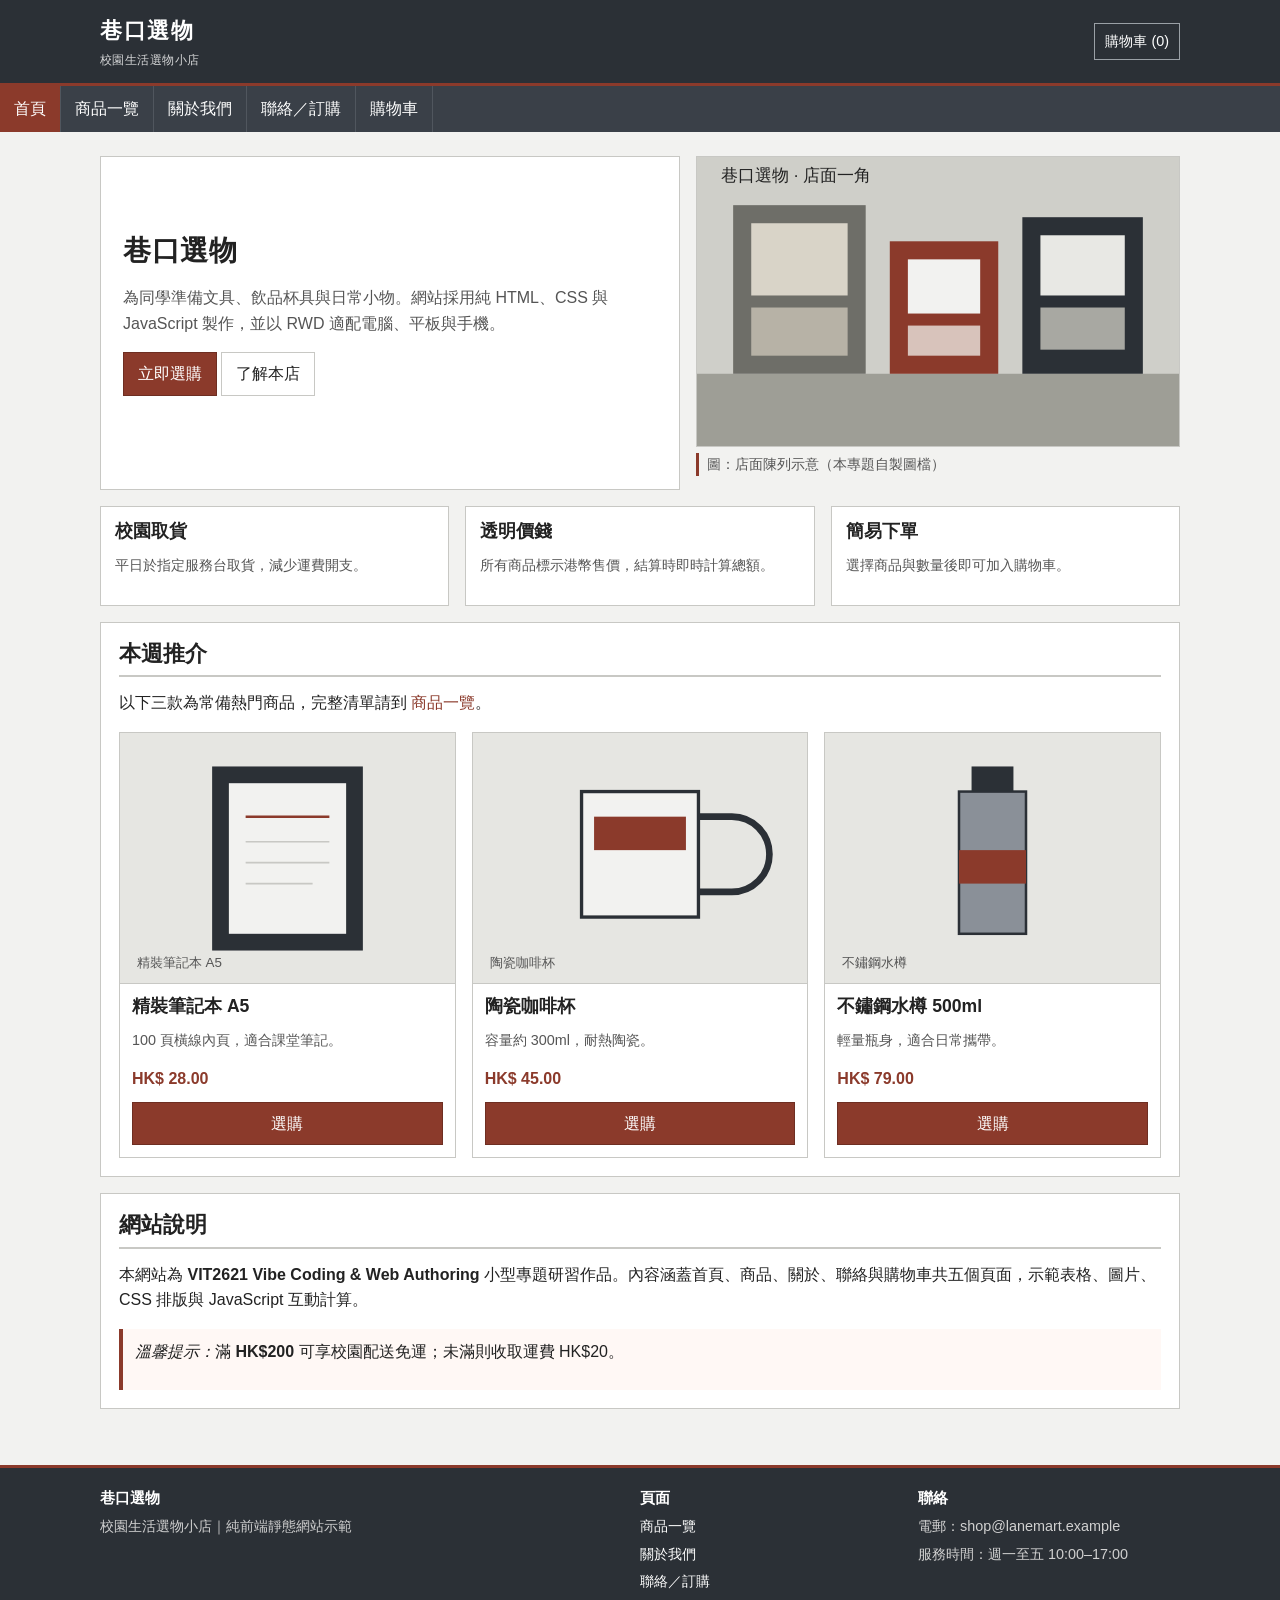
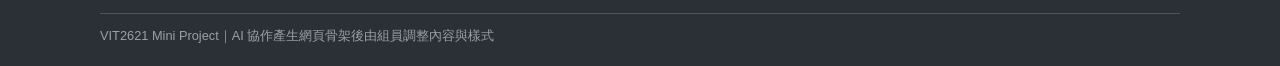
==== index.html @ 22f851dc "Add Lane Mart shopping site for VIT2621 mini project Plain HTML/CSS/JS responsive store with five pa" ====
<!DOCTYPE html>
<html lang="zh-Hant">
<head>
  <meta charset="UTF-8">
  <meta name="viewport" content="width=device-width, initial-scale=1">
  <meta name="description" content="巷口選物 — VTC 小型專題研習購物網站">
  <title>巷口選物｜首頁</title>
  <link rel="stylesheet" href="css/style.css">
</head>
<body>
  <header class="site-header">
    <div class="header-inner">
      <a class="brand" href="index.html">巷口選物<span>校園生活選物小店</span></a>
      <a class="cart-link" href="cart.html">購物車 (<span id="cart-count">0</span>)</a>
      <button type="button" class="menu-toggle" id="menu-toggle" aria-controls="site-nav" aria-expanded="false">選單</button>
    </div>
  </header>

  <nav class="site-nav" id="site-nav" aria-label="主要導覽">
    <div class="nav-inner">
      <a href="index.html" class="active">首頁</a>
      <a href="products.html">商品一覽</a>
      <a href="about.html">關於我們</a>
      <a href="contact.html">聯絡／訂購</a>
      <a href="cart.html">購物車</a>
    </div>
  </nav>

  <main>
    <div class="main-inner">
      <section class="hero" aria-label="主題介紹">
        <div class="hero-copy">
          <h1>巷口選物</h1>
          <p>為同學準備文具、飲品杯具與日常小物。網站採用純 HTML、CSS 與 JavaScript 製作，並以 RWD 適配電腦、平板與手機。</p>
          <p>
            <a class="btn" href="products.html">立即選購</a>
            <a class="btn btn-secondary" href="about.html">了解本店</a>
          </p>
        </div>
        <div>
          <div class="hero-media">
            <img src="images/hero.svg" width="800" height="480" alt="巷口選物店面陳列示意圖">
          </div>
          <p class="small" style="margin-top:6px;border-left:3px solid var(--accent);padding-left:8px;">圖：店面陳列示意（本專題自製圖檔）</p>
        </div>
      </section>

      <section class="feature-list" aria-label="服務重點">
        <article class="feature-item">
          <h2 style="border:0;padding:0;font-size:1.1rem;">校園取貨</h2>
          <p class="small">平日於指定服務台取貨，減少運費開支。</p>
        </article>
        <article class="feature-item">
          <h2 style="border:0;padding:0;font-size:1.1rem;">透明價錢</h2>
          <p class="small">所有商品標示港幣售價，結算時即時計算總額。</p>
        </article>
        <article class="feature-item">
          <h2 style="border:0;padding:0;font-size:1.1rem;">簡易下單</h2>
          <p class="small">選擇商品與數量後即可加入購物車。</p>
        </article>
      </section>

      <section class="panel">
        <h2>本週推介</h2>
        <p>以下三款為常備熱門商品，完整清單請到 <a href="products.html">商品一覽</a>。</p>
        <div class="grid-3">
          <article class="product-card">
            <div class="thumb"><img src="images/notebook.svg" width="400" height="300" alt="精裝筆記本"></div>
            <div class="body">
              <h3>精裝筆記本 A5</h3>
              <p class="small">100 頁橫線內頁，適合課堂筆記。</p>
              <p class="price">HK$ 28.00</p>
              <div class="actions"><a class="btn btn-block" href="products.html">選購</a></div>
            </div>
          </article>
          <article class="product-card">
            <div class="thumb"><img src="images/mug.svg" width="400" height="300" alt="陶瓷咖啡杯"></div>
            <div class="body">
              <h3>陶瓷咖啡杯</h3>
              <p class="small">容量約 300ml，耐熱陶瓷。</p>
              <p class="price">HK$ 45.00</p>
              <div class="actions"><a class="btn btn-block" href="products.html">選購</a></div>
            </div>
          </article>
          <article class="product-card">
            <div class="thumb"><img src="images/bottle.svg" width="400" height="300" alt="不鏽鋼水樽"></div>
            <div class="body">
              <h3>不鏽鋼水樽 500ml</h3>
              <p class="small">輕量瓶身，適合日常攜帶。</p>
              <p class="price">HK$ 79.00</p>
              <div class="actions"><a class="btn btn-block" href="products.html">選購</a></div>
            </div>
          </article>
        </div>
      </section>

      <section class="panel">
        <h2>網站說明</h2>
        <p>本網站為 <strong>VIT2621 Vibe Coding &amp; Web Authoring</strong> 小型專題研習作品。內容涵蓋首頁、商品、關於、聯絡與購物車共五個頁面，示範表格、圖片、CSS 排版與 JavaScript 互動計算。</p>
        <div class="highlight">
          <p><em>溫馨提示：</em>滿 <strong>HK$200</strong> 可享校園配送免運；未滿則收取運費 HK$20。</p>
        </div>
      </section>
    </div>
  </main>

  <footer class="site-footer">
    <div class="footer-inner footer-grid">
      <div>
        <h3>巷口選物</h3>
        <p>校園生活選物小店｜純前端靜態網站示範</p>
      </div>
      <div>
        <h3>頁面</h3>
        <ul>
          <li><a href="products.html">商品一覽</a></li>
          <li><a href="about.html">關於我們</a></li>
          <li><a href="contact.html">聯絡／訂購</a></li>
        </ul>
      </div>
      <div>
        <h3>聯絡</h3>
        <ul>
          <li>電郵：shop@lanemart.example</li>
          <li>服務時間：週一至五 10:00–17:00</li>
        </ul>
      </div>
    </div>
    <div class="footer-inner credits">VIT2621 Mini Project｜AI 協作產生網頁骨架後由組員調整內容與樣式</div>
  </footer>

  <script src="js/main.js"></script>
</body>
</html>
---- css/style.css ----
/* 巷口選物 — 樸素、跨瀏覽器的基本樣式 */
:root {
  --bg: #f2f2f0;
  --surface: #ffffff;
  --ink: #222222;
  --muted: #555555;
  --line: #c8c8c4;
  --header: #2b3036;
  --accent: #8b3a2b;
  --accent-dark: #6e2e22;
  --ok: #2f5d3a;
  --warn: #8a5a00;
  --max: 1080px;
  --gap: 16px;
}

*,
*::before,
*::after {
  box-sizing: border-box;
}

html {
  font-size: 16px;
  scroll-behavior: smooth;
}

body {
  margin: 0;
  font-family: "Noto Sans TC", "PingFang TC", "Microsoft JhengHei", "Heiti TC",
    "Segoe UI", sans-serif;
  color: var(--ink);
  background: var(--bg);
  line-height: 1.6;
  min-height: 100vh;
}

img {
  max-width: 100%;
  height: auto;
  display: block;
  border: 0;
}

a {
  color: var(--accent);
  text-decoration: none;
}

a:hover,
a:focus {
  text-decoration: underline;
}

h1,
h2,
h3 {
  line-height: 1.25;
  margin: 0 0 0.6em;
  font-weight: 700;
}

h1 {
  font-size: 1.75rem;
  letter-spacing: 0.02em;
}

h2 {
  font-size: 1.35rem;
  border-bottom: 2px solid var(--line);
  padding-bottom: 0.35em;
}

h3 {
  font-size: 1.1rem;
}

p {
  margin: 0 0 1em;
}

ul,
ol {
  margin: 0 0 1em;
  padding-left: 1.25em;
}

strong {
  font-weight: 700;
}

em {
  font-style: italic;
}

.small {
  font-size: 0.9rem;
  color: var(--muted);
}

.center {
  text-align: center;
}

/* Layout shell */
.site-header {
  background: var(--header);
  color: #fff;
  border-bottom: 3px solid var(--accent);
}

.header-inner,
.nav-inner,
.main-inner,
.footer-inner {
  width: min(100% - 2 * var(--gap), var(--max));
  margin-left: auto;
  margin-right: auto;
}

.header-inner {
  display: flex;
  align-items: center;
  justify-content: space-between;
  gap: 12px;
  padding: 14px 0;
}

.brand {
  color: #fff;
  text-decoration: none;
  font-size: 1.35rem;
  font-weight: 700;
  letter-spacing: 0.08em;
}

.brand:hover,
.brand:focus {
  color: #fff;
  text-decoration: none;
  opacity: 0.9;
}

.brand span {
  display: block;
  font-size: 0.72rem;
  font-weight: 400;
  letter-spacing: 0.04em;
  opacity: 0.8;
  margin-top: 2px;
}

.cart-link {
  color: #fff;
  border: 1px solid #9aa0a6;
  padding: 6px 10px;
  font-size: 0.9rem;
  white-space: nowrap;
}

.cart-link:hover,
.cart-link:focus {
  background: #3a4048;
  text-decoration: none;
  color: #fff;
}

.site-nav {
  background: #3a4048;
}

.nav-inner {
  display: flex;
  flex-wrap: wrap;
  gap: 0;
  padding: 0;
  list-style: none;
  margin: 0;
}

.nav-inner a {
  display: block;
  color: #fff;
  padding: 10px 14px;
  border-right: 1px solid #50565e;
  text-decoration: none;
}

.nav-inner a:hover,
.nav-inner a:focus,
.nav-inner a.active {
  background: var(--accent);
  text-decoration: none;
}

.menu-toggle {
  display: none;
  background: transparent;
  border: 1px solid #9aa0a6;
  color: #fff;
  padding: 6px 10px;
  font: inherit;
  cursor: pointer;
}

main {
  padding: 24px 0 40px;
}

.panel {
  background: var(--surface);
  border: 1px solid var(--line);
  padding: 18px;
  margin-bottom: var(--gap);
}

.panel > *:last-child {
  margin-bottom: 0;
}

.hero {
  display: grid;
  grid-template-columns: 1.2fr 1fr;
  gap: var(--gap);
  align-items: stretch;
  margin-bottom: var(--gap);
}

.hero-copy {
  background: var(--surface);
  border: 1px solid var(--line);
  padding: 22px;
  display: flex;
  flex-direction: column;
  justify-content: center;
}

.hero-copy p {
  color: var(--muted);
  max-width: 36em;
}

.hero-media {
  border: 1px solid var(--line);
  background: #d8d8d4;
  min-height: 220px;
  overflow: hidden;
}

.hero-media img {
  width: 100%;
  height: 100%;
  object-fit: cover;
}

.figure {
  margin: 0 0 1em;
}

.figure figcaption {
  font-size: 0.85rem;
  color: var(--muted);
  margin-top: 6px;
  border-left: 3px solid var(--accent);
  padding-left: 8px;
}

.grid-2 {
  display: grid;
  grid-template-columns: 1fr 1fr;
  gap: var(--gap);
}

.grid-3 {
  display: grid;
  grid-template-columns: repeat(3, 1fr);
  gap: var(--gap);
}

.product-card {
  background: var(--surface);
  border: 1px solid var(--line);
  display: flex;
  flex-direction: column;
}

.product-card .thumb {
  background: #e6e6e2;
  border-bottom: 1px solid var(--line);
  aspect-ratio: 4 / 3;
  overflow: hidden;
}

.product-card .thumb img {
  width: 100%;
  height: 100%;
  object-fit: cover;
}

.product-card .body {
  padding: 12px;
  flex: 1;
  display: flex;
  flex-direction: column;
}

.product-card .price {
  font-weight: 700;
  color: var(--accent);
  margin: 0 0 10px;
}

.product-card .actions {
  margin-top: auto;
}

.btn,
button.btn,
input[type="submit"].btn {
  display: inline-block;
  background: var(--accent);
  color: #fff;
  border: 1px solid var(--accent-dark);
  padding: 8px 14px;
  font: inherit;
  cursor: pointer;
  text-align: center;
}

.btn:hover,
.btn:focus,
button.btn:hover,
button.btn:focus {
  background: var(--accent-dark);
  text-decoration: none;
  color: #fff;
}

.btn-secondary {
  background: #fff;
  color: var(--ink);
  border: 1px solid var(--line);
}

.btn-secondary:hover,
.btn-secondary:focus {
  background: #eee;
  color: var(--ink);
}

.btn-block {
  width: 100%;
}

table.data {
  width: 100%;
  border-collapse: collapse;
  background: var(--surface);
  margin-bottom: 1em;
}

table.data th,
table.data td {
  border: 1px solid var(--line);
  padding: 8px 10px;
  text-align: left;
  vertical-align: top;
}

table.data th {
  background: #e8e8e4;
  font-weight: 700;
}

table.data tr:nth-child(even) td {
  background: #fafaf8;
}

table.data .num {
  text-align: right;
  white-space: nowrap;
}

.form-row {
  margin-bottom: 12px;
}

.form-row label {
  display: block;
  font-weight: 600;
  margin-bottom: 4px;
}

.form-row input,
.form-row select,
.form-row textarea {
  width: 100%;
  max-width: 420px;
  padding: 8px 10px;
  border: 1px solid var(--line);
  background: #fff;
  font: inherit;
  color: var(--ink);
}

.form-row textarea {
  min-height: 100px;
  resize: vertical;
}

.form-row input:focus,
.form-row select:focus,
.form-row textarea:focus {
  outline: 2px solid #8b3a2b55;
  border-color: var(--accent);
}

.form-inline {
  display: flex;
  flex-wrap: wrap;
  gap: 10px;
  align-items: end;
}

.form-inline .form-row {
  margin-bottom: 0;
  flex: 1 1 160px;
}

.form-inline .form-row input,
.form-inline .form-row select {
  max-width: none;
}

.msg {
  border: 1px solid var(--line);
  padding: 10px 12px;
  margin: 12px 0;
  background: #f7f7f4;
}

.msg.ok {
  border-color: var(--ok);
  background: #edf5ef;
  color: var(--ok);
}

.msg.warn {
  border-color: var(--warn);
  background: #fff7e8;
  color: var(--warn);
}

.msg.err {
  border-color: var(--accent);
  background: #f8ece9;
  color: var(--accent-dark);
}

.summary-box {
  background: #f7f7f4;
  border: 1px dashed var(--line);
  padding: 12px;
  margin-top: 12px;
}

.summary-box .total {
  font-size: 1.25rem;
  font-weight: 700;
  color: var(--accent);
}

.site-footer {
  background: var(--header);
  color: #d0d0d0;
  padding: 20px 0;
  border-top: 3px solid var(--accent);
  font-size: 0.9rem;
}

.site-footer a {
  color: #fff;
}

.footer-grid {
  display: grid;
  grid-template-columns: 2fr 1fr 1fr;
  gap: var(--gap);
}

.footer-grid h3 {
  color: #fff;
  font-size: 0.95rem;
  margin-bottom: 8px;
}

.footer-grid ul {
  list-style: none;
  padding: 0;
  margin: 0;
}

.footer-grid li {
  margin-bottom: 4px;
}

.credits {
  margin-top: 16px;
  padding-top: 12px;
  border-top: 1px solid #50565e;
  color: #9aa0a6;
  font-size: 0.8rem;
}

/* Feature list on home */
.feature-list {
  display: grid;
  grid-template-columns: repeat(3, 1fr);
  gap: var(--gap);
  margin-bottom: var(--gap);
}

.feature-item {
  background: var(--surface);
  border: 1px solid var(--line);
  padding: 14px;
}

.feature-item h3 {
  margin-bottom: 6px;
}

.highlight {
  background: #fff8f5;
  border-left: 4px solid var(--accent);
  padding: 10px 12px;
  margin: 12px 0;
}

.qty-control {
  display: inline-flex;
  align-items: center;
  gap: 6px;
}

.qty-control input {
  width: 64px;
  text-align: center;
  padding: 6px;
  border: 1px solid var(--line);
  font: inherit;
}

.qty-control button {
  width: 32px;
  height: 32px;
  border: 1px solid var(--line);
  background: #fff;
  cursor: pointer;
  font: inherit;
}

.qty-control button:hover {
  background: #eee;
}

/* Tablet */
@media (max-width: 900px) {
  .hero {
    grid-template-columns: 1fr;
  }

  .grid-3,
  .feature-list {
    grid-template-columns: 1fr 1fr;
  }

  .footer-grid {
    grid-template-columns: 1fr 1fr;
  }
}

/* Phone */
@media (max-width: 640px) {
  .header-inner {
    flex-wrap: wrap;
  }

  .menu-toggle {
    display: inline-block;
    margin-left: auto;
  }

  .site-nav.is-collapsed .nav-inner {
    display: none;
  }

  .nav-inner {
    flex-direction: column;
  }

  .nav-inner a {
    border-right: 0;
    border-bottom: 1px solid #50565e;
  }

  .grid-2,
  .grid-3,
  .feature-list,
  .footer-grid {
    grid-template-columns: 1fr;
  }

  h1 {
    font-size: 1.45rem;
  }

  .form-inline .form-row input,
  .form-inline .form-row select,
  .form-row input,
  .form-row select,
  .form-row textarea {
    max-width: none;
  }

  table.data {
    display: block;
    overflow-x: auto;
    -webkit-overflow-scrolling: touch;
  }
}

/* Print-friendly */
@media print {
  .site-header,
  .site-nav,
  .site-footer,
  .menu-toggle,
  .btn {
    display: none !important;
  }

  body {
    background: #fff;
    color: #000;
  }

  .panel,
  .product-card {
    border: 1px solid #000;
  }
}
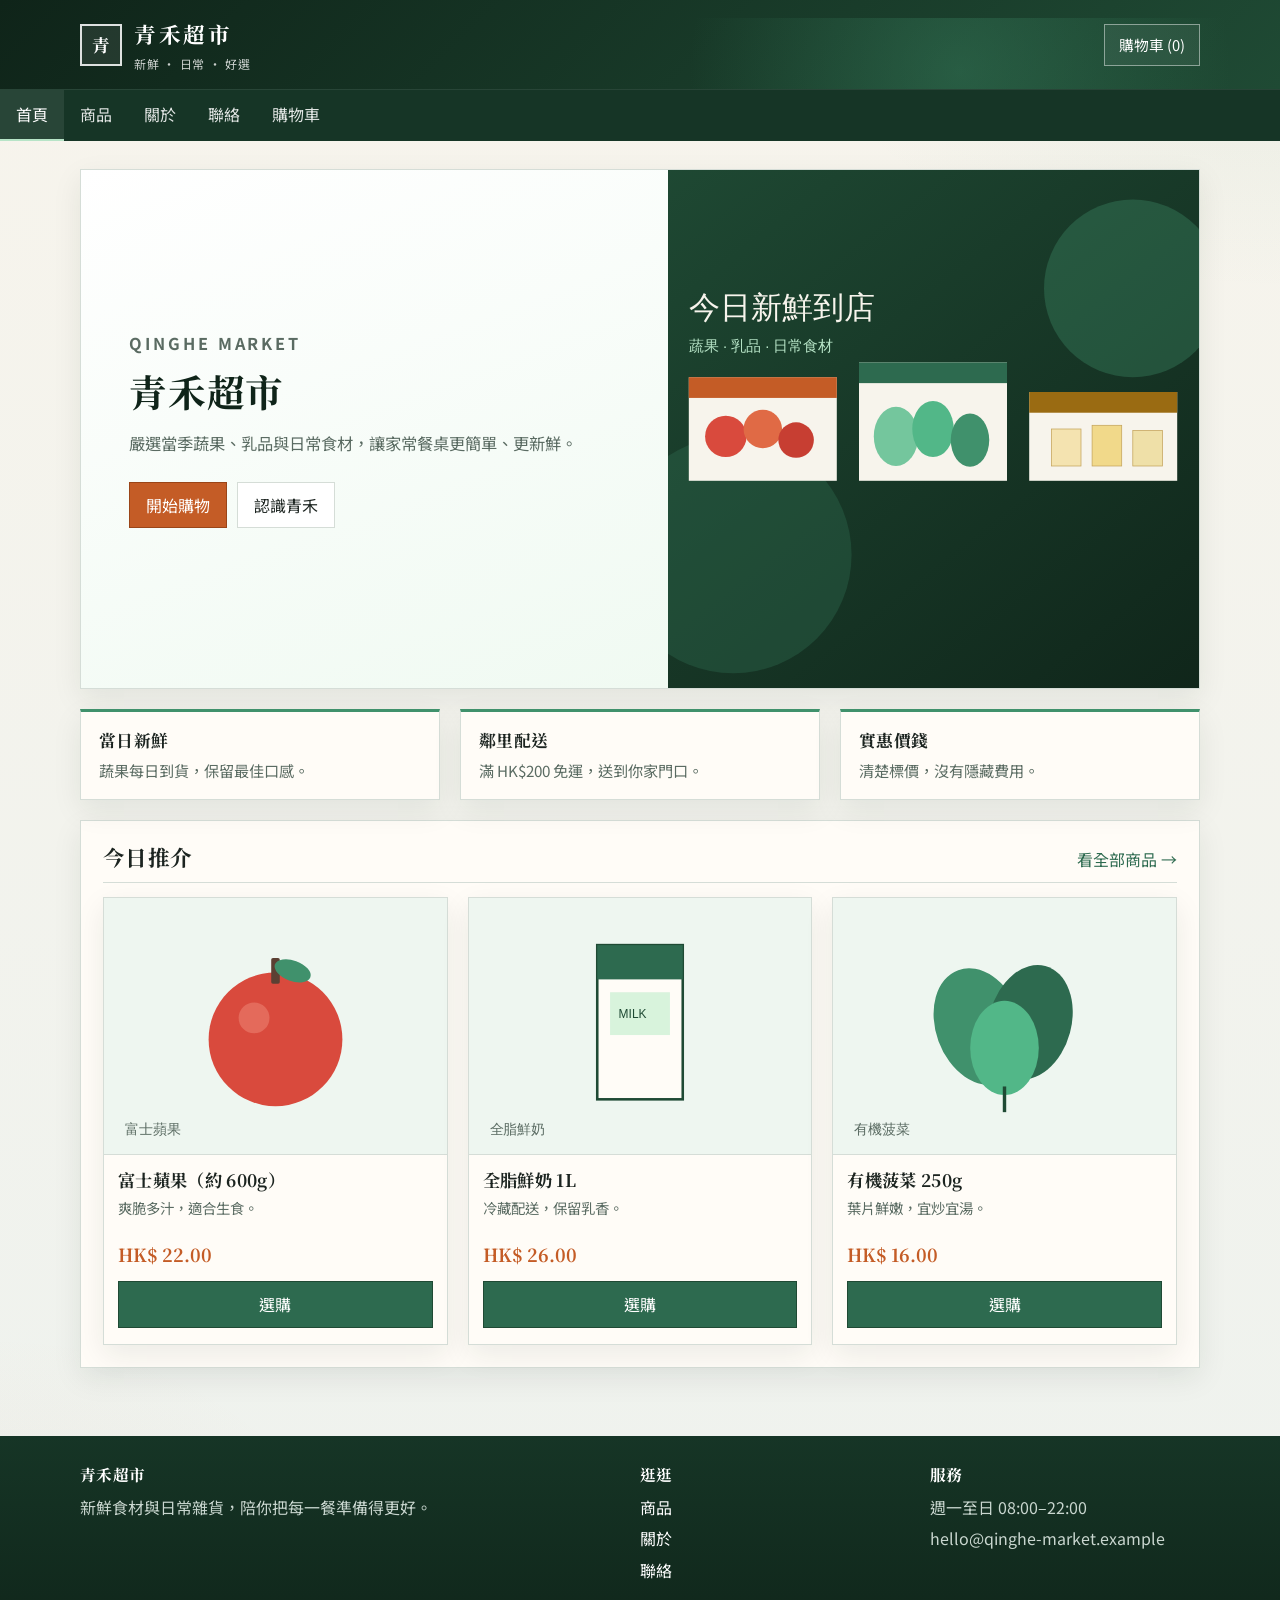
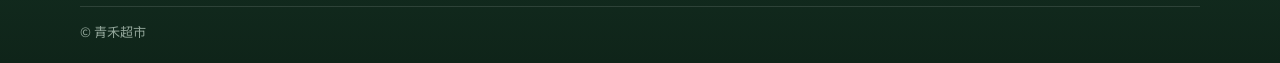
==== commit 1e6db7b5: "Restyle as Qinghe supermarket and clean up copy Refresh visual design with a green market theme, swa" ====
--- a/index.html
+++ b/index.html
@@ -3,14 +3,20 @@
 <head>
   <meta charset="UTF-8">
   <meta name="viewport" content="width=device-width, initial-scale=1">
-  <meta name="description" content="巷口選物 — VTC 小型專題研習購物網站">
-  <title>巷口選物｜首頁</title>
+  <meta name="description" content="青禾超市 — 新鮮食材與日常雜貨">
+  <title>青禾超市｜首頁</title>
   <link rel="stylesheet" href="css/style.css">
 </head>
 <body>
   <header class="site-header">
     <div class="header-inner">
-      <a class="brand" href="index.html">巷口選物<span>校園生活選物小店</span></a>
+      <a class="brand" href="index.html">
+        <span class="brand-mark" aria-hidden="true">青</span>
+        <span class="brand-text">
+          <strong>青禾超市</strong>
+          <span>新鮮 · 日常 · 好選</span>
+        </span>
+      </a>
       <a class="cart-link" href="cart.html">購物車 (<span id="cart-count">0</span>)</a>
       <button type="button" class="menu-toggle" id="menu-toggle" aria-controls="site-nav" aria-expanded="false">選單</button>
     </div>
@@ -19,86 +25,78 @@
   <nav class="site-nav" id="site-nav" aria-label="主要導覽">
     <div class="nav-inner">
       <a href="index.html" class="active">首頁</a>
-      <a href="products.html">商品一覽</a>
-      <a href="about.html">關於我們</a>
-      <a href="contact.html">聯絡／訂購</a>
+      <a href="products.html">商品</a>
+      <a href="about.html">關於</a>
+      <a href="contact.html">聯絡</a>
       <a href="cart.html">購物車</a>
     </div>
   </nav>
 
   <main>
     <div class="main-inner">
-      <section class="hero" aria-label="主題介紹">
+      <section class="hero">
         <div class="hero-copy">
-          <h1>巷口選物</h1>
-          <p>為同學準備文具、飲品杯具與日常小物。網站採用純 HTML、CSS 與 JavaScript 製作，並以 RWD 適配電腦、平板與手機。</p>
-          <p>
-            <a class="btn" href="products.html">立即選購</a>
-            <a class="btn btn-secondary" href="about.html">了解本店</a>
-          </p>
+          <p class="hero-kicker">Qinghe Market</p>
+          <h1>青禾超市</h1>
+          <p>嚴選當季蔬果、乳品與日常食材，讓家常餐桌更簡單、更新鮮。</p>
+          <div class="hero-actions">
+            <a class="btn btn-accent" href="products.html">開始購物</a>
+            <a class="btn btn-secondary" href="about.html">認識青禾</a>
+          </div>
         </div>
-        <div>
-          <div class="hero-media">
-            <img src="images/hero.svg" width="800" height="480" alt="巷口選物店面陳列示意圖">
-          </div>
-          <p class="small" style="margin-top:6px;border-left:3px solid var(--accent);padding-left:8px;">圖：店面陳列示意（本專題自製圖檔）</p>
+        <div class="hero-media">
+          <img src="images/hero.svg" width="900" height="700" alt="青禾超市新鮮貨架">
         </div>
       </section>
 
-      <section class="feature-list" aria-label="服務重點">
+      <section class="feature-list">
         <article class="feature-item">
-          <h2 style="border:0;padding:0;font-size:1.1rem;">校園取貨</h2>
-          <p class="small">平日於指定服務台取貨，減少運費開支。</p>
+          <h2>當日新鮮</h2>
+          <p>蔬果每日到貨，保留最佳口感。</p>
         </article>
         <article class="feature-item">
-          <h2 style="border:0;padding:0;font-size:1.1rem;">透明價錢</h2>
-          <p class="small">所有商品標示港幣售價，結算時即時計算總額。</p>
+          <h2>鄰里配送</h2>
+          <p>滿 HK$200 免運，送到你家門口。</p>
         </article>
         <article class="feature-item">
-          <h2 style="border:0;padding:0;font-size:1.1rem;">簡易下單</h2>
-          <p class="small">選擇商品與數量後即可加入購物車。</p>
+          <h2>實惠價錢</h2>
+          <p>清楚標價，沒有隱藏費用。</p>
         </article>
       </section>
 
       <section class="panel">
-        <h2>本週推介</h2>
-        <p>以下三款為常備熱門商品，完整清單請到 <a href="products.html">商品一覽</a>。</p>
+        <div class="panel-title">
+          <h2>今日推介</h2>
+          <a href="products.html">看全部商品 →</a>
+        </div>
         <div class="grid-3">
           <article class="product-card">
-            <div class="thumb"><img src="images/notebook.svg" width="400" height="300" alt="精裝筆記本"></div>
+            <div class="thumb"><img src="images/apple.svg" width="400" height="300" alt="富士蘋果"></div>
             <div class="body">
-              <h3>精裝筆記本 A5</h3>
-              <p class="small">100 頁橫線內頁，適合課堂筆記。</p>
-              <p class="price">HK$ 28.00</p>
+              <h3>富士蘋果（約 600g）</h3>
+              <p class="small">爽脆多汁，適合生食。</p>
+              <p class="price">HK$ 22.00</p>
               <div class="actions"><a class="btn btn-block" href="products.html">選購</a></div>
             </div>
           </article>
           <article class="product-card">
-            <div class="thumb"><img src="images/mug.svg" width="400" height="300" alt="陶瓷咖啡杯"></div>
+            <div class="thumb"><img src="images/milk.svg" width="400" height="300" alt="全脂鮮奶"></div>
             <div class="body">
-              <h3>陶瓷咖啡杯</h3>
-              <p class="small">容量約 300ml，耐熱陶瓷。</p>
-              <p class="price">HK$ 45.00</p>
+              <h3>全脂鮮奶 1L</h3>
+              <p class="small">冷藏配送，保留乳香。</p>
+              <p class="price">HK$ 26.00</p>
               <div class="actions"><a class="btn btn-block" href="products.html">選購</a></div>
             </div>
           </article>
           <article class="product-card">
-            <div class="thumb"><img src="images/bottle.svg" width="400" height="300" alt="不鏽鋼水樽"></div>
+            <div class="thumb"><img src="images/spinach.svg" width="400" height="300" alt="有機菠菜"></div>
             <div class="body">
-              <h3>不鏽鋼水樽 500ml</h3>
-              <p class="small">輕量瓶身，適合日常攜帶。</p>
-              <p class="price">HK$ 79.00</p>
+              <h3>有機菠菜 250g</h3>
+              <p class="small">葉片鮮嫩，宜炒宜湯。</p>
+              <p class="price">HK$ 16.00</p>
               <div class="actions"><a class="btn btn-block" href="products.html">選購</a></div>
             </div>
           </article>
-        </div>
-      </section>
-
-      <section class="panel">
-        <h2>網站說明</h2>
-        <p>本網站為 <strong>VIT2621 Vibe Coding &amp; Web Authoring</strong> 小型專題研習作品。內容涵蓋首頁、商品、關於、聯絡與購物車共五個頁面，示範表格、圖片、CSS 排版與 JavaScript 互動計算。</p>
-        <div class="highlight">
-          <p><em>溫馨提示：</em>滿 <strong>HK$200</strong> 可享校園配送免運；未滿則收取運費 HK$20。</p>
         </div>
       </section>
     </div>
@@ -107,26 +105,26 @@
   <footer class="site-footer">
     <div class="footer-inner footer-grid">
       <div>
-        <h3>巷口選物</h3>
-        <p>校園生活選物小店｜純前端靜態網站示範</p>
+        <h3>青禾超市</h3>
+        <p>新鮮食材與日常雜貨，陪你把每一餐準備得更好。</p>
       </div>
       <div>
-        <h3>頁面</h3>
+        <h3>逛逛</h3>
         <ul>
-          <li><a href="products.html">商品一覽</a></li>
-          <li><a href="about.html">關於我們</a></li>
-          <li><a href="contact.html">聯絡／訂購</a></li>
+          <li><a href="products.html">商品</a></li>
+          <li><a href="about.html">關於</a></li>
+          <li><a href="contact.html">聯絡</a></li>
         </ul>
       </div>
       <div>
-        <h3>聯絡</h3>
+        <h3>服務</h3>
         <ul>
-          <li>電郵：shop@lanemart.example</li>
-          <li>服務時間：週一至五 10:00–17:00</li>
+          <li>週一至日 08:00–22:00</li>
+          <li>hello@qinghe-market.example</li>
         </ul>
       </div>
     </div>
-    <div class="footer-inner credits">VIT2621 Mini Project｜AI 協作產生網頁骨架後由組員調整內容與樣式</div>
+    <div class="footer-inner credits">© 青禾超市</div>
   </footer>
 
   <script src="js/main.js"></script>
--- a/css/style.css
+++ b/css/style.css
@@ -1,17 +1,28 @@
-/* 巷口選物 — 樸素、跨瀏覽器的基本樣式 */
+/* 青禾超市 — 清爽超市風格 */
+@import url("https://fonts.googleapis.com/css2?family=Noto+Sans+TC:wght@400;500;700&family=Noto+Serif+TC:wght@600;700&display=swap");
+
 :root {
-  --bg: #f2f2f0;
-  --surface: #ffffff;
-  --ink: #222222;
-  --muted: #555555;
-  --line: #c8c8c4;
-  --header: #2b3036;
-  --accent: #8b3a2b;
-  --accent-dark: #6e2e22;
-  --ok: #2f5d3a;
-  --warn: #8a5a00;
-  --max: 1080px;
-  --gap: 16px;
+  --green-950: #0f2419;
+  --green-900: #163526;
+  --green-800: #1f4a34;
+  --green-700: #2d6a4f;
+  --green-600: #40916c;
+  --green-100: #d8f3dc;
+  --green-50: #f0faf2;
+  --cream: #f7f4ec;
+  --paper: #fffcf7;
+  --ink: #1c2420;
+  --muted: #5a6b62;
+  --line: #d5ddd7;
+  --accent: #c45c26;
+  --accent-dark: #9a4518;
+  --ok: #1b7a45;
+  --warn: #9a6b12;
+  --err: #a33b2b;
+  --shadow: 0 10px 28px rgba(15, 36, 25, 0.08);
+  --max: 1120px;
+  --gap: 20px;
+  --radius: 4px;
 }
 
 *,
@@ -27,11 +38,13 @@
 
 body {
   margin: 0;
-  font-family: "Noto Sans TC", "PingFang TC", "Microsoft JhengHei", "Heiti TC",
-    "Segoe UI", sans-serif;
+  font-family: "Noto Sans TC", "PingFang TC", "Microsoft JhengHei", sans-serif;
   color: var(--ink);
-  background: var(--bg);
-  line-height: 1.6;
+  background:
+    radial-gradient(ellipse 80% 50% at 100% -10%, rgba(64, 145, 108, 0.12), transparent 55%),
+    radial-gradient(ellipse 60% 40% at 0% 100%, rgba(196, 92, 38, 0.06), transparent 50%),
+    linear-gradient(180deg, var(--cream) 0%, #eef2ee 100%);
+  line-height: 1.65;
   min-height: 100vh;
 }
 
@@ -43,70 +56,41 @@
 }
 
 a {
-  color: var(--accent);
+  color: var(--green-700);
   text-decoration: none;
 }
 
 a:hover,
 a:focus {
+  color: var(--accent);
   text-decoration: underline;
 }
 
 h1,
 h2,
 h3 {
-  line-height: 1.25;
-  margin: 0 0 0.6em;
+  font-family: "Noto Serif TC", "Songti TC", Georgia, serif;
+  line-height: 1.3;
+  margin: 0 0 0.55em;
   font-weight: 700;
-}
-
-h1 {
-  font-size: 1.75rem;
   letter-spacing: 0.02em;
 }
 
-h2 {
-  font-size: 1.35rem;
-  border-bottom: 2px solid var(--line);
-  padding-bottom: 0.35em;
-}
-
-h3 {
-  font-size: 1.1rem;
-}
-
-p {
-  margin: 0 0 1em;
-}
+h1 { font-size: clamp(1.7rem, 3vw, 2.35rem); }
+h2 { font-size: 1.35rem; }
+h3 { font-size: 1.08rem; }
+
+p { margin: 0 0 1em; }
 
 ul,
 ol {
   margin: 0 0 1em;
-  padding-left: 1.25em;
-}
-
-strong {
-  font-weight: 700;
-}
-
-em {
-  font-style: italic;
+  padding-left: 1.2em;
 }
 
 .small {
   font-size: 0.9rem;
   color: var(--muted);
-}
-
-.center {
-  text-align: center;
-}
-
-/* Layout shell */
-.site-header {
-  background: var(--header);
-  color: #fff;
-  border-bottom: 3px solid var(--accent);
 }
 
 .header-inner,
@@ -118,55 +102,107 @@
   margin-right: auto;
 }
 
+/* Header */
+.site-header {
+  background: linear-gradient(135deg, var(--green-950), var(--green-800));
+  color: #fff;
+  position: relative;
+  overflow: hidden;
+}
+
+.site-header::after {
+  content: "";
+  position: absolute;
+  inset: auto -10% -40% 40%;
+  height: 120%;
+  background: radial-gradient(circle, rgba(64, 145, 108, 0.35), transparent 60%);
+  pointer-events: none;
+}
+
 .header-inner {
+  position: relative;
+  z-index: 1;
   display: flex;
   align-items: center;
   justify-content: space-between;
   gap: 12px;
-  padding: 14px 0;
+  padding: 16px 0;
 }
 
 .brand {
   color: #fff;
   text-decoration: none;
+  display: flex;
+  align-items: center;
+  gap: 12px;
+}
+
+.brand:hover,
+.brand:focus {
+  color: #fff;
+  text-decoration: none;
+  opacity: 0.95;
+}
+
+.brand-mark {
+  width: 42px;
+  height: 42px;
+  border: 2px solid rgba(255, 255, 255, 0.85);
+  display: grid;
+  place-items: center;
+  font-family: "Noto Serif TC", serif;
+  font-size: 1.1rem;
+  font-weight: 700;
+  background: rgba(255, 255, 255, 0.08);
+  flex-shrink: 0;
+}
+
+.brand-text strong {
+  display: block;
+  font-family: "Noto Serif TC", serif;
   font-size: 1.35rem;
   font-weight: 700;
-  letter-spacing: 0.08em;
-}
-
-.brand:hover,
-.brand:focus {
-  color: #fff;
-  text-decoration: none;
-  opacity: 0.9;
-}
-
-.brand span {
+  letter-spacing: 0.12em;
+}
+
+.brand-text span {
   display: block;
-  font-size: 0.72rem;
+  font-size: 0.75rem;
+  opacity: 0.78;
+  letter-spacing: 0.06em;
+  margin-top: 2px;
   font-weight: 400;
-  letter-spacing: 0.04em;
-  opacity: 0.8;
-  margin-top: 2px;
 }
 
 .cart-link {
   color: #fff;
-  border: 1px solid #9aa0a6;
-  padding: 6px 10px;
-  font-size: 0.9rem;
+  border: 1px solid rgba(255, 255, 255, 0.45);
+  padding: 8px 14px;
+  font-size: 0.92rem;
+  background: rgba(255, 255, 255, 0.06);
   white-space: nowrap;
 }
 
 .cart-link:hover,
 .cart-link:focus {
-  background: #3a4048;
+  background: rgba(255, 255, 255, 0.14);
   text-decoration: none;
   color: #fff;
 }
 
+.menu-toggle {
+  display: none;
+  background: transparent;
+  border: 1px solid rgba(255, 255, 255, 0.45);
+  color: #fff;
+  padding: 7px 12px;
+  font: inherit;
+  cursor: pointer;
+}
+
 .site-nav {
-  background: #3a4048;
+  background: var(--green-900);
+  border-top: 1px solid rgba(255, 255, 255, 0.08);
 }
 
 .nav-inner {
@@ -174,43 +210,36 @@
   flex-wrap: wrap;
   gap: 0;
   padding: 0;
-  list-style: none;
   margin: 0;
 }
 
 .nav-inner a {
   display: block;
-  color: #fff;
-  padding: 10px 14px;
-  border-right: 1px solid #50565e;
+  color: rgba(255, 255, 255, 0.88);
+  padding: 11px 16px;
   text-decoration: none;
+  border-bottom: 2px solid transparent;
+  transition: background 0.15s ease, color 0.15s ease;
 }
 
 .nav-inner a:hover,
 .nav-inner a:focus,
 .nav-inner a.active {
-  background: var(--accent);
+  background: rgba(255, 255, 255, 0.08);
+  color: #fff;
   text-decoration: none;
-}
-
-.menu-toggle {
-  display: none;
-  background: transparent;
-  border: 1px solid #9aa0a6;
-  color: #fff;
-  padding: 6px 10px;
-  font: inherit;
-  cursor: pointer;
+  border-bottom-color: #b7e4c7;
 }
 
 main {
-  padding: 24px 0 40px;
+  padding: 28px 0 48px;
 }
 
 .panel {
-  background: var(--surface);
-  border: 1px solid var(--line);
-  padding: 18px;
+  background: var(--paper);
+  border: 1px solid var(--line);
+  box-shadow: var(--shadow);
+  padding: 22px;
   margin-bottom: var(--gap);
 }
 
@@ -218,39 +247,84 @@
   margin-bottom: 0;
 }
 
+.panel-title {
+  display: flex;
+  align-items: baseline;
+  justify-content: space-between;
+  gap: 12px;
+  margin-bottom: 14px;
+  padding-bottom: 10px;
+  border-bottom: 1px solid var(--line);
+}
+
+.panel-title h1,
+.panel-title h2 {
+  margin: 0;
+  border: 0;
+  padding: 0;
+}
+
+/* Hero */
 .hero {
   display: grid;
-  grid-template-columns: 1.2fr 1fr;
-  gap: var(--gap);
-  align-items: stretch;
+  grid-template-columns: 1.05fr 0.95fr;
+  gap: 0;
   margin-bottom: var(--gap);
+  min-height: min(62vh, 520px);
+  border: 1px solid var(--line);
+  box-shadow: var(--shadow);
+  overflow: hidden;
+  background: var(--paper);
 }
 
 .hero-copy {
-  background: var(--surface);
-  border: 1px solid var(--line);
-  padding: 22px;
+  padding: clamp(28px, 5vw, 48px);
   display: flex;
   flex-direction: column;
   justify-content: center;
+  background:
+    linear-gradient(160deg, #ffffff 0%, var(--green-50) 100%);
+}
+
+.hero-kicker {
+  font-size: 0.82rem;
+  letter-spacing: 0.18em;
+  text-transform: uppercase;
+  color: var(--green-700);
+  font-weight: 700;
+  margin-bottom: 10px;
+}
+
+.hero-copy h1 {
+  margin-bottom: 0.4em;
+  color: var(--green-950);
 }
 
 .hero-copy p {
   color: var(--muted);
-  max-width: 36em;
+  max-width: 28em;
+  font-size: 1.02rem;
+}
+
+.hero-actions {
+  display: flex;
+  flex-wrap: wrap;
+  gap: 10px;
+  margin-top: 8px;
 }
 
 .hero-media {
-  border: 1px solid var(--line);
-  background: #d8d8d4;
-  min-height: 220px;
-  overflow: hidden;
+  position: relative;
+  min-height: 260px;
+  background: var(--green-800);
 }
 
 .hero-media img {
   width: 100%;
   height: 100%;
   object-fit: cover;
+  position: absolute;
+  inset: 0;
 }
 
 .figure {
@@ -260,9 +334,7 @@
 .figure figcaption {
   font-size: 0.85rem;
   color: var(--muted);
-  margin-top: 6px;
-  border-left: 3px solid var(--accent);
-  padding-left: 8px;
+  margin-top: 8px;
 }
 
 .grid-2 {
@@ -277,242 +349,6 @@
   gap: var(--gap);
 }
 
-.product-card {
-  background: var(--surface);
-  border: 1px solid var(--line);
-  display: flex;
-  flex-direction: column;
-}
-
-.product-card .thumb {
-  background: #e6e6e2;
-  border-bottom: 1px solid var(--line);
-  aspect-ratio: 4 / 3;
-  overflow: hidden;
-}
-
-.product-card .thumb img {
-  width: 100%;
-  height: 100%;
-  object-fit: cover;
-}
-
-.product-card .body {
-  padding: 12px;
-  flex: 1;
-  display: flex;
-  flex-direction: column;
-}
-
-.product-card .price {
-  font-weight: 700;
-  color: var(--accent);
-  margin: 0 0 10px;
-}
-
-.product-card .actions {
-  margin-top: auto;
-}
-
-.btn,
-button.btn,
-input[type="submit"].btn {
-  display: inline-block;
-  background: var(--accent);
-  color: #fff;
-  border: 1px solid var(--accent-dark);
-  padding: 8px 14px;
-  font: inherit;
-  cursor: pointer;
-  text-align: center;
-}
-
-.btn:hover,
-.btn:focus,
-button.btn:hover,
-button.btn:focus {
-  background: var(--accent-dark);
-  text-decoration: none;
-  color: #fff;
-}
-
-.btn-secondary {
-  background: #fff;
-  color: var(--ink);
-  border: 1px solid var(--line);
-}
-
-.btn-secondary:hover,
-.btn-secondary:focus {
-  background: #eee;
-  color: var(--ink);
-}
-
-.btn-block {
-  width: 100%;
-}
-
-table.data {
-  width: 100%;
-  border-collapse: collapse;
-  background: var(--surface);
-  margin-bottom: 1em;
-}
-
-table.data th,
-table.data td {
-  border: 1px solid var(--line);
-  padding: 8px 10px;
-  text-align: left;
-  vertical-align: top;
-}
-
-table.data th {
-  background: #e8e8e4;
-  font-weight: 700;
-}
-
-table.data tr:nth-child(even) td {
-  background: #fafaf8;
-}
-
-table.data .num {
-  text-align: right;
-  white-space: nowrap;
-}
-
-.form-row {
-  margin-bottom: 12px;
-}
-
-.form-row label {
-  display: block;
-  font-weight: 600;
-  margin-bottom: 4px;
-}
-
-.form-row input,
-.form-row select,
-.form-row textarea {
-  width: 100%;
-  max-width: 420px;
-  padding: 8px 10px;
-  border: 1px solid var(--line);
-  background: #fff;
-  font: inherit;
-  color: var(--ink);
-}
-
-.form-row textarea {
-  min-height: 100px;
-  resize: vertical;
-}
-
-.form-row input:focus,
-.form-row select:focus,
-.form-row textarea:focus {
-  outline: 2px solid #8b3a2b55;
-  border-color: var(--accent);
-}
-
-.form-inline {
-  display: flex;
-  flex-wrap: wrap;
-  gap: 10px;
-  align-items: end;
-}
-
-.form-inline .form-row {
-  margin-bottom: 0;
-  flex: 1 1 160px;
-}
-
-.form-inline .form-row input,
-.form-inline .form-row select {
-  max-width: none;
-}
-
-.msg {
-  border: 1px solid var(--line);
-  padding: 10px 12px;
-  margin: 12px 0;
-  background: #f7f7f4;
-}
-
-.msg.ok {
-  border-color: var(--ok);
-  background: #edf5ef;
-  color: var(--ok);
-}
-
-.msg.warn {
-  border-color: var(--warn);
-  background: #fff7e8;
-  color: var(--warn);
-}
-
-.msg.err {
-  border-color: var(--accent);
-  background: #f8ece9;
-  color: var(--accent-dark);
-}
-
-.summary-box {
-  background: #f7f7f4;
-  border: 1px dashed var(--line);
-  padding: 12px;
-  margin-top: 12px;
-}
-
-.summary-box .total {
-  font-size: 1.25rem;
-  font-weight: 700;
-  color: var(--accent);
-}
-
-.site-footer {
-  background: var(--header);
-  color: #d0d0d0;
-  padding: 20px 0;
-  border-top: 3px solid var(--accent);
-  font-size: 0.9rem;
-}
-
-.site-footer a {
-  color: #fff;
-}
-
-.footer-grid {
-  display: grid;
-  grid-template-columns: 2fr 1fr 1fr;
-  gap: var(--gap);
-}
-
-.footer-grid h3 {
-  color: #fff;
-  font-size: 0.95rem;
-  margin-bottom: 8px;
-}
-
-.footer-grid ul {
-  list-style: none;
-  padding: 0;
-  margin: 0;
-}
-
-.footer-grid li {
-  margin-bottom: 4px;
-}
-
-.credits {
-  margin-top: 16px;
-  padding-top: 12px;
-  border-top: 1px solid #50565e;
-  color: #9aa0a6;
-  font-size: 0.8rem;
-}
-
-/* Feature list on home */
 .feature-list {
   display: grid;
   grid-template-columns: repeat(3, 1fr);
@@ -521,20 +357,253 @@
 }
 
 .feature-item {
-  background: var(--surface);
-  border: 1px solid var(--line);
-  padding: 14px;
-}
-
+  background: var(--paper);
+  border: 1px solid var(--line);
+  padding: 18px 18px 16px;
+  box-shadow: var(--shadow);
+  border-top: 3px solid var(--green-600);
+}
+
+.feature-item h2,
 .feature-item h3 {
   margin-bottom: 6px;
-}
-
-.highlight {
-  background: #fff8f5;
-  border-left: 4px solid var(--accent);
+  font-size: 1.05rem;
+}
+
+.feature-item p {
+  margin: 0;
+  color: var(--muted);
+  font-size: 0.95rem;
+}
+
+.product-card {
+  background: var(--paper);
+  border: 1px solid var(--line);
+  box-shadow: var(--shadow);
+  display: flex;
+  flex-direction: column;
+  transition: transform 0.18s ease, box-shadow 0.18s ease;
+}
+
+.product-card:hover {
+  transform: translateY(-3px);
+  box-shadow: 0 14px 32px rgba(15, 36, 25, 0.12);
+}
+
+.product-card .thumb {
+  background: linear-gradient(145deg, #e8f5ec, #f4f0e6);
+  border-bottom: 1px solid var(--line);
+  aspect-ratio: 4 / 3;
+  overflow: hidden;
+}
+
+.product-card .thumb img {
+  width: 100%;
+  height: 100%;
+  object-fit: cover;
+}
+
+.product-card .body {
+  padding: 14px 14px 16px;
+  flex: 1;
+  display: flex;
+  flex-direction: column;
+}
+
+.product-card .body h2,
+.product-card .body h3 {
+  margin-bottom: 4px;
+}
+
+.product-card .price {
+  font-weight: 700;
+  color: var(--accent);
+  font-size: 1.12rem;
+  margin: 6px 0 12px;
+  font-family: "Noto Serif TC", serif;
+}
+
+.product-card .actions {
+  margin-top: auto;
+}
+
+.btn,
+button.btn,
+input[type="submit"].btn {
+  display: inline-block;
+  background: var(--green-700);
+  color: #fff;
+  border: 1px solid var(--green-800);
+  padding: 9px 16px;
+  font: inherit;
+  cursor: pointer;
+  text-align: center;
+  transition: background 0.15s ease, transform 0.15s ease;
+}
+
+.btn:hover,
+.btn:focus,
+button.btn:hover,
+button.btn:focus {
+  background: var(--green-800);
+  text-decoration: none;
+  color: #fff;
+}
+
+.btn-accent {
+  background: var(--accent);
+  border-color: var(--accent-dark);
+}
+
+.btn-accent:hover,
+.btn-accent:focus {
+  background: var(--accent-dark);
+}
+
+.btn-secondary {
+  background: #fff;
+  color: var(--ink);
+  border: 1px solid var(--line);
+}
+
+.btn-secondary:hover,
+.btn-secondary:focus {
+  background: var(--green-50);
+  color: var(--ink);
+}
+
+.btn-block {
+  width: 100%;
+}
+
+table.data {
+  width: 100%;
+  border-collapse: collapse;
+  background: #fff;
+  margin-bottom: 0.5em;
+}
+
+table.data th,
+table.data td {
+  border: 1px solid var(--line);
   padding: 10px 12px;
+  text-align: left;
+  vertical-align: top;
+}
+
+table.data th {
+  background: var(--green-50);
+  color: var(--green-900);
+  font-weight: 700;
+}
+
+table.data tr:nth-child(even) td {
+  background: #fbfaf6;
+}
+
+table.data .num {
+  text-align: right;
+  white-space: nowrap;
+  font-variant-numeric: tabular-nums;
+}
+
+.form-row {
+  margin-bottom: 14px;
+}
+
+.form-row label {
+  display: block;
+  font-weight: 600;
+  margin-bottom: 5px;
+}
+
+.form-row input,
+.form-row select,
+.form-row textarea {
+  width: 100%;
+  max-width: 440px;
+  padding: 10px 12px;
+  border: 1px solid var(--line);
+  background: #fff;
+  font: inherit;
+  color: var(--ink);
+  border-radius: var(--radius);
+}
+
+.form-row input:focus,
+.form-row select:focus,
+.form-row textarea:focus {
+  outline: 2px solid rgba(45, 106, 79, 0.28);
+  border-color: var(--green-600);
+}
+
+.form-row textarea {
+  min-height: 110px;
+  resize: vertical;
+}
+
+.form-inline {
+  display: flex;
+  flex-wrap: wrap;
+  gap: 12px;
+  align-items: end;
+  margin-bottom: 14px;
+}
+
+.form-inline .form-row {
+  margin-bottom: 0;
+  flex: 1 1 180px;
+}
+
+.form-inline .form-row input,
+.form-inline .form-row select {
+  max-width: none;
+}
+
+.form-actions {
+  display: flex;
+  flex-wrap: wrap;
+  gap: 10px;
+  margin-bottom: 8px;
+}
+
+.msg {
+  border: 1px solid var(--line);
+  padding: 11px 13px;
   margin: 12px 0;
+  background: #f7f7f4;
+}
+
+.msg.ok {
+  border-color: #8dceb0;
+  background: #edf8f1;
+  color: var(--ok);
+}
+
+.msg.warn {
+  border-color: #e2c987;
+  background: #fff8e8;
+  color: var(--warn);
+}
+
+.msg.err {
+  border-color: #e2b0a8;
+  background: #fdf0ee;
+  color: var(--err);
+}
+
+.summary-box {
+  background: var(--green-50);
+  border: 1px solid #b7d9c4;
+  padding: 14px 16px;
+  margin-top: 12px;
+}
+
+.summary-box .total {
+  font-size: 1.3rem;
+  font-weight: 700;
+  color: var(--accent);
+  font-family: "Noto Serif TC", serif;
 }
 
 .qty-control {
@@ -544,16 +613,17 @@
 }
 
 .qty-control input {
-  width: 64px;
+  width: 68px;
   text-align: center;
-  padding: 6px;
+  padding: 8px;
   border: 1px solid var(--line);
   font: inherit;
+  max-width: none;
 }
 
 .qty-control button {
-  width: 32px;
-  height: 32px;
+  width: 34px;
+  height: 34px;
   border: 1px solid var(--line);
   background: #fff;
   cursor: pointer;
@@ -561,13 +631,59 @@
 }
 
 .qty-control button:hover {
-  background: #eee;
-}
-
-/* Tablet */
+  background: var(--green-50);
+}
+
+.site-footer {
+  background: linear-gradient(180deg, var(--green-900), var(--green-950));
+  color: #c9d6cf;
+  padding: 28px 0 20px;
+  margin-top: auto;
+}
+
+.site-footer a {
+  color: #fff;
+}
+
+.footer-grid {
+  display: grid;
+  grid-template-columns: 2fr 1fr 1fr;
+  gap: var(--gap);
+}
+
+.footer-grid h3 {
+  color: #fff;
+  font-size: 0.98rem;
+  margin-bottom: 10px;
+}
+
+.footer-grid ul {
+  list-style: none;
+  padding: 0;
+  margin: 0;
+}
+
+.footer-grid li {
+  margin-bottom: 5px;
+}
+
+.credits {
+  margin-top: 18px;
+  padding-top: 14px;
+  border-top: 1px solid rgba(255, 255, 255, 0.12);
+  color: #8fa397;
+  font-size: 0.82rem;
+}
+
 @media (max-width: 900px) {
   .hero {
     grid-template-columns: 1fr;
+    min-height: 0;
+  }
+
+  .hero-media {
+    min-height: 220px;
+    order: -1;
   }
 
   .grid-3,
@@ -580,7 +696,6 @@
   }
 }
 
-/* Phone */
 @media (max-width: 640px) {
   .header-inner {
     flex-wrap: wrap;
@@ -588,6 +703,14 @@
 
   .menu-toggle {
     display: inline-block;
+  }
+
+  .cart-link {
+    order: 2;
+  }
+
+  .menu-toggle {
+    order: 3;
     margin-left: auto;
   }
 
@@ -600,8 +723,7 @@
   }
 
   .nav-inner a {
-    border-right: 0;
-    border-bottom: 1px solid #50565e;
+    border-bottom: 1px solid rgba(255, 255, 255, 0.08);
   }
 
   .grid-2,
@@ -611,15 +733,11 @@
     grid-template-columns: 1fr;
   }
 
-  h1 {
-    font-size: 1.45rem;
-  }
-
-  .form-inline .form-row input,
-  .form-inline .form-row select,
   .form-row input,
   .form-row select,
-  .form-row textarea {
+  .form-row textarea,
+  .form-inline .form-row input,
+  .form-inline .form-row select {
     max-width: none;
   }
 
@@ -629,24 +747,3 @@
     -webkit-overflow-scrolling: touch;
   }
 }
-
-/* Print-friendly */
-@media print {
-  .site-header,
-  .site-nav,
-  .site-footer,
-  .menu-toggle,
-  .btn {
-    display: none !important;
-  }
-
-  body {
-    background: #fff;
-    color: #000;
-  }
-
-  .panel,
-  .product-card {
-    border: 1px solid #000;
-  }
-}
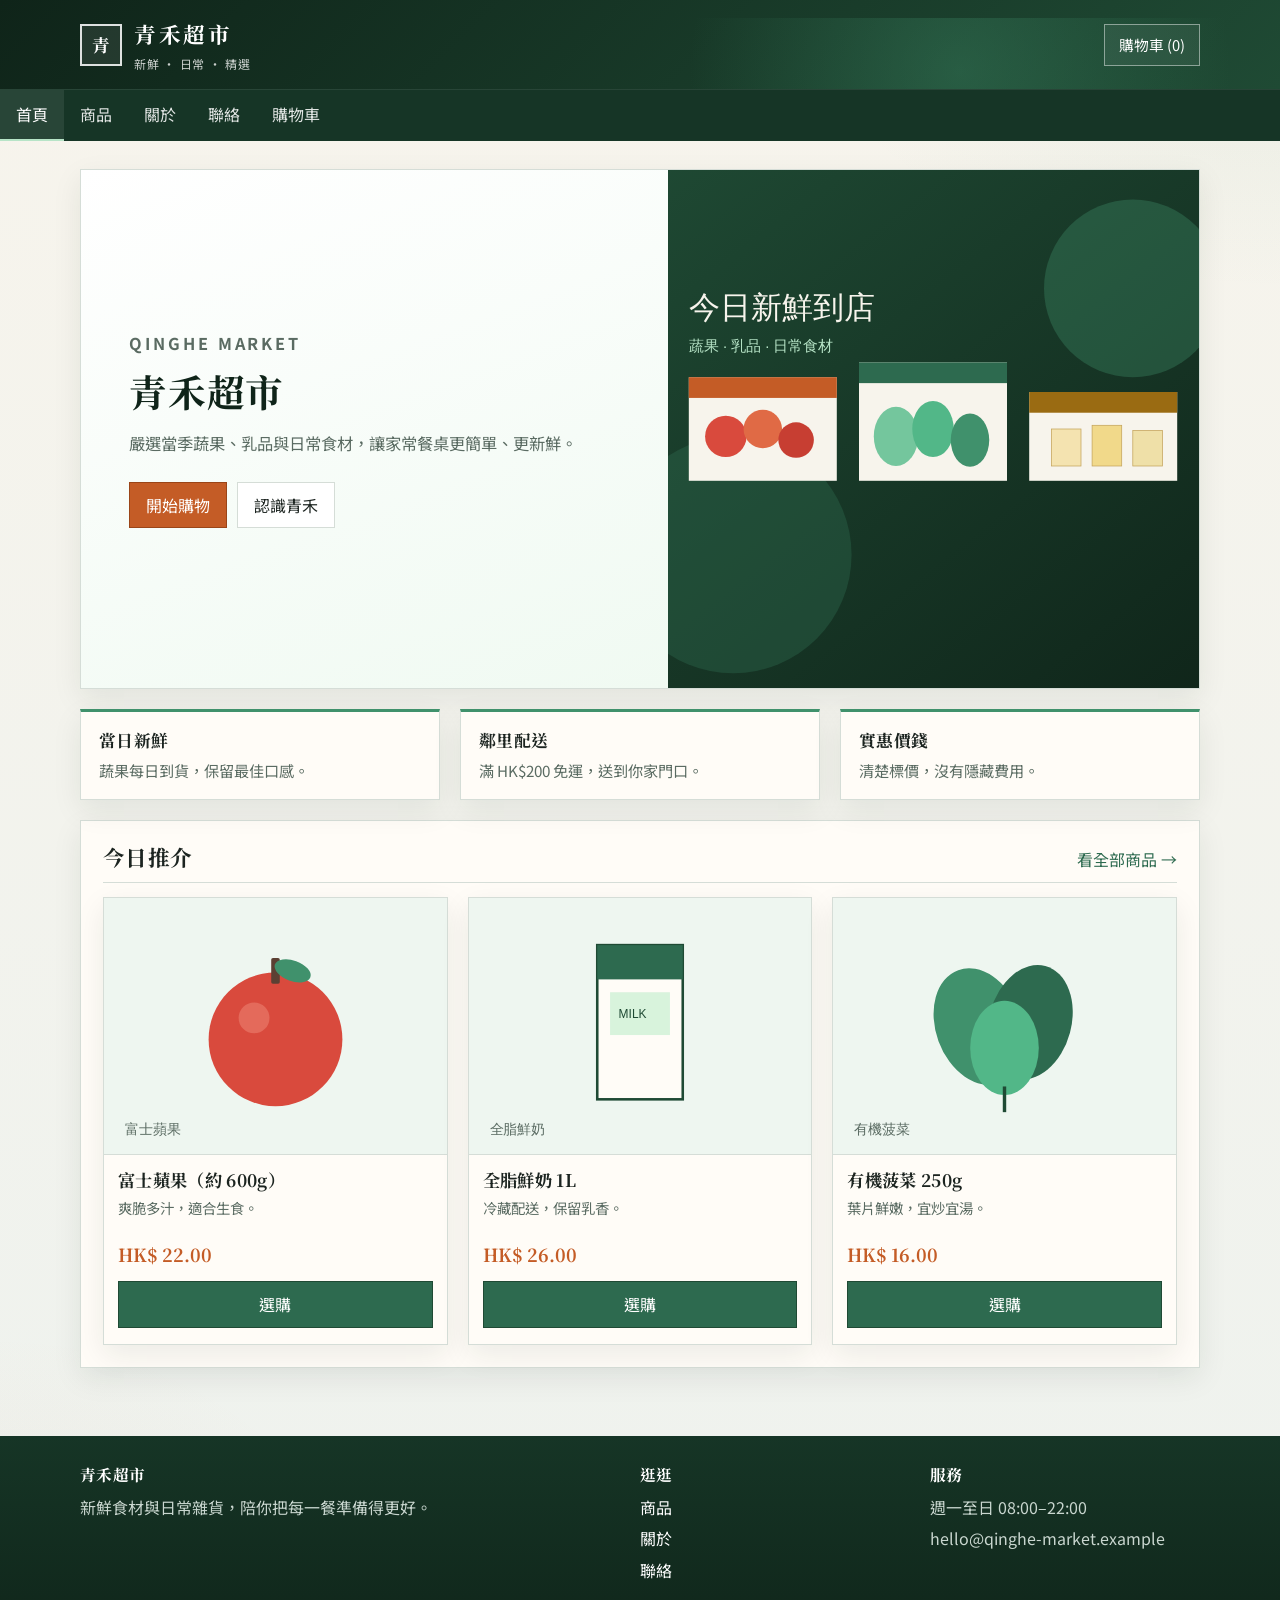
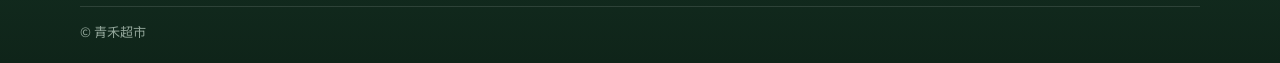
==== commit c95a9bb7: "Unify brand tagline to 精選 across all pages" ====
--- a/index.html
+++ b/index.html
@@ -14,7 +14,7 @@
         <span class="brand-mark" aria-hidden="true">青</span>
         <span class="brand-text">
           <strong>青禾超市</strong>
-          <span>新鮮 · 日常 · 好選</span>
+          <span>新鮮 · 日常 · 精選</span>
         </span>
       </a>
       <a class="cart-link" href="cart.html">購物車 (<span id="cart-count">0</span>)</a>
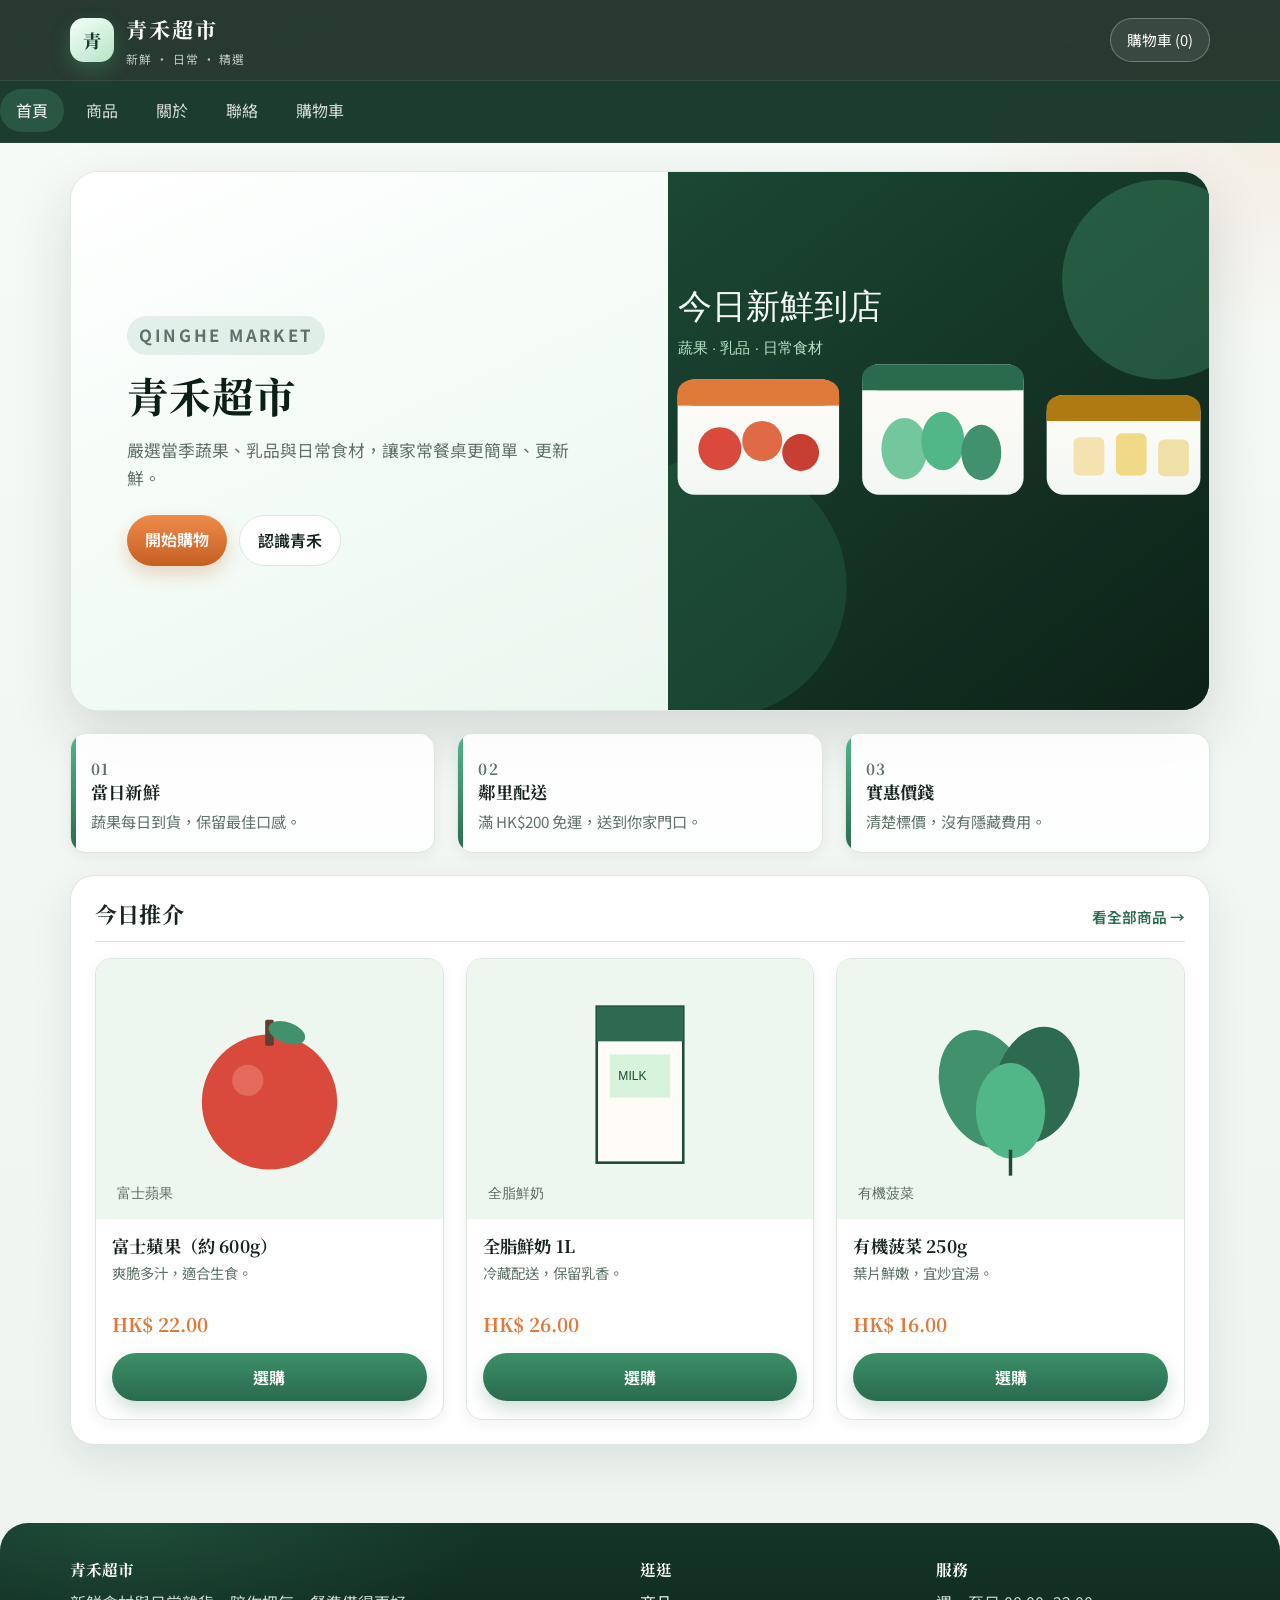
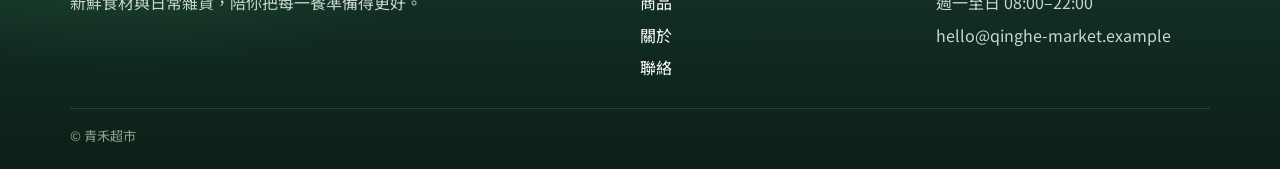
==== commit 65601b7b: "Polish UI with softer rounded supermarket styling Refresh spacing, shadows, pills, and surfaces for " ====
--- a/index.html
+++ b/index.html
@@ -51,14 +51,17 @@
 
       <section class="feature-list">
         <article class="feature-item">
+          <p class="feature-index" aria-hidden="true">01</p>
           <h2>當日新鮮</h2>
           <p>蔬果每日到貨，保留最佳口感。</p>
         </article>
         <article class="feature-item">
+          <p class="feature-index" aria-hidden="true">02</p>
           <h2>鄰里配送</h2>
           <p>滿 HK$200 免運，送到你家門口。</p>
         </article>
         <article class="feature-item">
+          <p class="feature-index" aria-hidden="true">03</p>
           <h2>實惠價錢</h2>
           <p>清楚標價，沒有隱藏費用。</p>
         </article>
@@ -76,7 +79,7 @@
               <h3>富士蘋果（約 600g）</h3>
               <p class="small">爽脆多汁，適合生食。</p>
               <p class="price">HK$ 22.00</p>
-              <div class="actions"><a class="btn btn-block" href="products.html">選購</a></div>
+              <div class="actions"><a class="btn btn-block" href="product.html?id=apple">選購</a></div>
             </div>
           </article>
           <article class="product-card">
@@ -85,7 +88,7 @@
               <h3>全脂鮮奶 1L</h3>
               <p class="small">冷藏配送，保留乳香。</p>
               <p class="price">HK$ 26.00</p>
-              <div class="actions"><a class="btn btn-block" href="products.html">選購</a></div>
+              <div class="actions"><a class="btn btn-block" href="product.html?id=milk">選購</a></div>
             </div>
           </article>
           <article class="product-card">
@@ -94,7 +97,7 @@
               <h3>有機菠菜 250g</h3>
               <p class="small">葉片鮮嫩，宜炒宜湯。</p>
               <p class="price">HK$ 16.00</p>
-              <div class="actions"><a class="btn btn-block" href="products.html">選購</a></div>
+              <div class="actions"><a class="btn btn-block" href="product.html?id=spinach">選購</a></div>
             </div>
           </article>
         </div>
--- a/css/style.css
+++ b/css/style.css
@@ -1,28 +1,35 @@
-/* 青禾超市 — 清爽超市風格 */
-@import url("https://fonts.googleapis.com/css2?family=Noto+Sans+TC:wght@400;500;700&family=Noto+Serif+TC:wght@600;700&display=swap");
+/* 青禾超市 — 柔和現代超市風 */
+@import url("https://fonts.googleapis.com/css2?family=Noto+Sans+TC:wght@400;500;600;700&family=Noto+Serif+TC:wght@600;700&display=swap");
 
 :root {
-  --green-950: #0f2419;
-  --green-900: #163526;
-  --green-800: #1f4a34;
-  --green-700: #2d6a4f;
-  --green-600: #40916c;
+  --green-950: #0c1f16;
+  --green-900: #143528;
+  --green-800: #1c4a35;
+  --green-700: #2a6b4e;
+  --green-600: #3d8f68;
+  --green-500: #52b788;
   --green-100: #d8f3dc;
-  --green-50: #f0faf2;
-  --cream: #f7f4ec;
-  --paper: #fffcf7;
-  --ink: #1c2420;
-  --muted: #5a6b62;
-  --line: #d5ddd7;
-  --accent: #c45c26;
-  --accent-dark: #9a4518;
-  --ok: #1b7a45;
-  --warn: #9a6b12;
-  --err: #a33b2b;
-  --shadow: 0 10px 28px rgba(15, 36, 25, 0.08);
-  --max: 1120px;
-  --gap: 20px;
-  --radius: 4px;
+  --green-50: #effaf3;
+  --mist: #f3f7f4;
+  --paper: #ffffff;
+  --ink: #17241d;
+  --muted: #5e7268;
+  --line: #dce6df;
+  --accent: #e07a3a;
+  --accent-dark: #c45f22;
+  --ok: #1f8a4d;
+  --warn: #b07a12;
+  --err: #c2473a;
+  --shadow-sm: 0 4px 14px rgba(12, 31, 22, 0.06);
+  --shadow: 0 14px 40px rgba(12, 31, 22, 0.09);
+  --shadow-lg: 0 24px 60px rgba(12, 31, 22, 0.14);
+  --max: 1140px;
+  --gap: 22px;
+  --radius-sm: 10px;
+  --radius: 16px;
+  --radius-lg: 24px;
+  --radius-pill: 999px;
+  --header-h: 72px;
 }
 
 *,
@@ -38,14 +45,15 @@
 
 body {
   margin: 0;
+  min-height: 100vh;
   font-family: "Noto Sans TC", "PingFang TC", "Microsoft JhengHei", sans-serif;
   color: var(--ink);
+  line-height: 1.65;
   background:
-    radial-gradient(ellipse 80% 50% at 100% -10%, rgba(64, 145, 108, 0.12), transparent 55%),
-    radial-gradient(ellipse 60% 40% at 0% 100%, rgba(196, 92, 38, 0.06), transparent 50%),
-    linear-gradient(180deg, var(--cream) 0%, #eef2ee 100%);
-  line-height: 1.65;
-  min-height: 100vh;
+    radial-gradient(900px 480px at 12% -8%, rgba(82, 183, 136, 0.18), transparent 55%),
+    radial-gradient(700px 420px at 100% 8%, rgba(224, 122, 58, 0.1), transparent 50%),
+    radial-gradient(600px 360px at 70% 100%, rgba(45, 107, 79, 0.08), transparent 55%),
+    linear-gradient(180deg, #f7fbf8 0%, var(--mist) 45%, #eef3f0 100%);
 }
 
 img {
@@ -58,26 +66,26 @@
 a {
   color: var(--green-700);
   text-decoration: none;
+  transition: color 0.18s ease;
 }
 
 a:hover,
 a:focus {
   color: var(--accent);
-  text-decoration: underline;
 }
 
 h1,
 h2,
 h3 {
   font-family: "Noto Serif TC", "Songti TC", Georgia, serif;
-  line-height: 1.3;
+  line-height: 1.28;
   margin: 0 0 0.55em;
   font-weight: 700;
-  letter-spacing: 0.02em;
-}
-
-h1 { font-size: clamp(1.7rem, 3vw, 2.35rem); }
-h2 { font-size: 1.35rem; }
+  letter-spacing: 0.01em;
+}
+
+h1 { font-size: clamp(1.85rem, 3.4vw, 2.6rem); }
+h2 { font-size: 1.38rem; }
 h3 { font-size: 1.08rem; }
 
 p { margin: 0 0 1em; }
@@ -102,144 +110,143 @@
   margin-right: auto;
 }
 
-/* Header */
+/* —— Header —— */
 .site-header {
-  background: linear-gradient(135deg, var(--green-950), var(--green-800));
-  color: #fff;
-  position: relative;
-  overflow: hidden;
-}
-
-.site-header::after {
-  content: "";
-  position: absolute;
-  inset: auto -10% -40% 40%;
-  height: 120%;
-  background: radial-gradient(circle, rgba(64, 145, 108, 0.35), transparent 60%);
-  pointer-events: none;
+  position: sticky;
+  top: 0;
+  z-index: 40;
+  background: rgba(12, 31, 22, 0.88);
+  backdrop-filter: blur(14px);
+  -webkit-backdrop-filter: blur(14px);
+  border-bottom: 1px solid rgba(255, 255, 255, 0.08);
+  color: #fff;
 }
 
 .header-inner {
-  position: relative;
-  z-index: 1;
   display: flex;
   align-items: center;
   justify-content: space-between;
-  gap: 12px;
-  padding: 16px 0;
+  gap: 14px;
+  min-height: var(--header-h);
+  padding: 12px 0;
 }
 
 .brand {
-  color: #fff;
-  text-decoration: none;
   display: flex;
   align-items: center;
   gap: 12px;
+  color: #fff;
+  text-decoration: none;
 }
 
 .brand:hover,
 .brand:focus {
   color: #fff;
-  text-decoration: none;
-  opacity: 0.95;
+  opacity: 0.94;
 }
 
 .brand-mark {
-  width: 42px;
-  height: 42px;
-  border: 2px solid rgba(255, 255, 255, 0.85);
+  width: 44px;
+  height: 44px;
+  border-radius: 14px;
   display: grid;
   place-items: center;
   font-family: "Noto Serif TC", serif;
-  font-size: 1.1rem;
+  font-size: 1.15rem;
   font-weight: 700;
-  background: rgba(255, 255, 255, 0.08);
+  color: var(--green-900);
+  background: linear-gradient(145deg, #f4fff8, #b7e4c7);
+  box-shadow: 0 8px 20px rgba(82, 183, 136, 0.28);
   flex-shrink: 0;
 }
 
 .brand-text strong {
   display: block;
   font-family: "Noto Serif TC", serif;
-  font-size: 1.35rem;
+  font-size: 1.32rem;
   font-weight: 700;
-  letter-spacing: 0.12em;
+  letter-spacing: 0.1em;
 }
 
 .brand-text span {
   display: block;
-  font-size: 0.75rem;
-  opacity: 0.78;
-  letter-spacing: 0.06em;
   margin-top: 2px;
+  font-size: 0.74rem;
+  letter-spacing: 0.08em;
+  opacity: 0.72;
   font-weight: 400;
 }
 
 .cart-link {
   color: #fff;
-  border: 1px solid rgba(255, 255, 255, 0.45);
-  padding: 8px 14px;
+  border: 1px solid rgba(255, 255, 255, 0.28);
+  background: rgba(255, 255, 255, 0.08);
+  padding: 9px 16px;
+  border-radius: var(--radius-pill);
   font-size: 0.92rem;
-  background: rgba(255, 255, 255, 0.06);
   white-space: nowrap;
+  transition: background 0.18s ease, transform 0.18s ease;
 }
 
 .cart-link:hover,
 .cart-link:focus {
-  background: rgba(255, 255, 255, 0.14);
+  background: rgba(255, 255, 255, 0.16);
+  color: #fff;
   text-decoration: none;
-  color: #fff;
+  transform: translateY(-1px);
 }
 
 .menu-toggle {
   display: none;
-  background: transparent;
-  border: 1px solid rgba(255, 255, 255, 0.45);
-  color: #fff;
-  padding: 7px 12px;
+  background: rgba(255, 255, 255, 0.08);
+  border: 1px solid rgba(255, 255, 255, 0.28);
+  color: #fff;
+  padding: 8px 14px;
+  border-radius: var(--radius-pill);
   font: inherit;
   cursor: pointer;
 }
 
 .site-nav {
-  background: var(--green-900);
-  border-top: 1px solid rgba(255, 255, 255, 0.08);
+  background: rgba(20, 53, 40, 0.96);
+  border-bottom: 1px solid rgba(255, 255, 255, 0.06);
 }
 
 .nav-inner {
   display: flex;
   flex-wrap: wrap;
-  gap: 0;
-  padding: 0;
+  gap: 6px;
+  padding: 8px 0 10px;
   margin: 0;
 }
 
 .nav-inner a {
   display: block;
-  color: rgba(255, 255, 255, 0.88);
-  padding: 11px 16px;
+  color: rgba(255, 255, 255, 0.82);
+  padding: 8px 16px;
+  border-radius: var(--radius-pill);
   text-decoration: none;
-  border-bottom: 2px solid transparent;
-  transition: background 0.15s ease, color 0.15s ease;
+  transition: background 0.18s ease, color 0.18s ease;
 }
 
 .nav-inner a:hover,
 .nav-inner a:focus,
 .nav-inner a.active {
-  background: rgba(255, 255, 255, 0.08);
-  color: #fff;
-  text-decoration: none;
-  border-bottom-color: #b7e4c7;
+  background: rgba(82, 183, 136, 0.22);
+  color: #fff;
 }
 
 main {
-  padding: 28px 0 48px;
-}
-
+  padding: 28px 0 56px;
+}
+
+/* —— Surfaces —— */
 .panel {
   background: var(--paper);
-  border: 1px solid var(--line);
+  border: 1px solid rgba(220, 230, 223, 0.9);
+  border-radius: var(--radius-lg);
   box-shadow: var(--shadow);
-  padding: 22px;
+  padding: 24px;
   margin-bottom: var(--gap);
 }
 
@@ -252,71 +259,80 @@
   align-items: baseline;
   justify-content: space-between;
   gap: 12px;
-  margin-bottom: 14px;
-  padding-bottom: 10px;
+  margin-bottom: 16px;
+  padding-bottom: 12px;
   border-bottom: 1px solid var(--line);
 }
 
 .panel-title h1,
 .panel-title h2 {
   margin: 0;
-  border: 0;
-  padding: 0;
-}
-
-/* Hero */
+}
+
+.panel-title a {
+  font-size: 0.92rem;
+  font-weight: 600;
+}
+
+/* —— Hero —— */
 .hero {
   display: grid;
   grid-template-columns: 1.05fr 0.95fr;
   gap: 0;
   margin-bottom: var(--gap);
-  min-height: min(62vh, 520px);
-  border: 1px solid var(--line);
-  box-shadow: var(--shadow);
+  min-height: min(64vh, 540px);
+  border-radius: 28px;
   overflow: hidden;
+  box-shadow: var(--shadow-lg);
+  border: 1px solid rgba(220, 230, 223, 0.85);
   background: var(--paper);
 }
 
 .hero-copy {
-  padding: clamp(28px, 5vw, 48px);
+  padding: clamp(32px, 5.5vw, 56px);
   display: flex;
   flex-direction: column;
   justify-content: center;
   background:
-    linear-gradient(160deg, #ffffff 0%, var(--green-50) 100%);
+    linear-gradient(155deg, #ffffff 0%, #f3fbf6 55%, #eaf7ef 100%);
 }
 
 .hero-kicker {
-  font-size: 0.82rem;
-  letter-spacing: 0.18em;
+  display: inline-flex;
+  align-self: flex-start;
+  margin: 0 0 14px;
+  padding: 6px 12px;
+  border-radius: var(--radius-pill);
+  background: rgba(61, 143, 104, 0.12);
+  color: var(--green-700);
+  font-size: 0.78rem;
+  font-weight: 700;
+  letter-spacing: 0.16em;
   text-transform: uppercase;
-  color: var(--green-700);
-  font-weight: 700;
-  margin-bottom: 10px;
 }
 
 .hero-copy h1 {
-  margin-bottom: 0.4em;
+  margin-bottom: 0.35em;
   color: var(--green-950);
 }
 
-.hero-copy p {
+.hero-copy > p {
   color: var(--muted);
   max-width: 28em;
-  font-size: 1.02rem;
+  font-size: 1.05rem;
 }
 
 .hero-actions {
   display: flex;
   flex-wrap: wrap;
-  gap: 10px;
-  margin-top: 8px;
+  gap: 12px;
+  margin-top: 6px;
 }
 
 .hero-media {
   position: relative;
-  min-height: 260px;
-  background: var(--green-800);
+  min-height: 280px;
+  background: linear-gradient(160deg, var(--green-800), var(--green-950));
 }
 
 .hero-media img {
@@ -334,7 +350,7 @@
 .figure figcaption {
   font-size: 0.85rem;
   color: var(--muted);
-  margin-top: 8px;
+  margin-top: 10px;
 }
 
 .grid-2 {
@@ -349,6 +365,7 @@
   gap: var(--gap);
 }
 
+/* —— Features —— */
 .feature-list {
   display: grid;
   grid-template-columns: repeat(3, 1fr);
@@ -357,17 +374,45 @@
 }
 
 .feature-item {
-  background: var(--paper);
-  border: 1px solid var(--line);
-  padding: 18px 18px 16px;
+  background: rgba(255, 255, 255, 0.86);
+  border: 1px solid rgba(220, 230, 223, 0.95);
+  border-radius: var(--radius);
+  padding: 22px 20px 18px;
+  box-shadow: var(--shadow-sm);
+  position: relative;
+  overflow: hidden;
+  transition: transform 0.2s ease, box-shadow 0.2s ease;
+}
+
+.feature-item::before {
+  content: "";
+  position: absolute;
+  left: 0;
+  top: 0;
+  bottom: 0;
+  width: 5px;
+  background: linear-gradient(180deg, var(--green-500), var(--green-700));
+  border-radius: 5px 0 0 5px;
+}
+
+.feature-item:hover {
+  transform: translateY(-4px);
   box-shadow: var(--shadow);
-  border-top: 3px solid var(--green-600);
+}
+
+.feature-index {
+  margin: 0 0 8px;
+  font-family: "Noto Serif TC", serif;
+  font-size: 0.9rem;
+  font-weight: 700;
+  letter-spacing: 0.08em;
+  color: var(--green-500);
 }
 
 .feature-item h2,
 .feature-item h3 {
   margin-bottom: 6px;
-  font-size: 1.05rem;
+  font-size: 1.08rem;
 }
 
 .feature-item p {
@@ -376,23 +421,25 @@
   font-size: 0.95rem;
 }
 
+/* —— Product cards —— */
 .product-card {
   background: var(--paper);
   border: 1px solid var(--line);
+  border-radius: var(--radius);
+  box-shadow: var(--shadow-sm);
+  display: flex;
+  flex-direction: column;
+  overflow: hidden;
+  transition: transform 0.22s ease, box-shadow 0.22s ease;
+}
+
+.product-card:hover {
+  transform: translateY(-6px);
   box-shadow: var(--shadow);
-  display: flex;
-  flex-direction: column;
-  transition: transform 0.18s ease, box-shadow 0.18s ease;
-}
-
-.product-card:hover {
-  transform: translateY(-3px);
-  box-shadow: 0 14px 32px rgba(15, 36, 25, 0.12);
 }
 
 .product-card .thumb {
-  background: linear-gradient(145deg, #e8f5ec, #f4f0e6);
-  border-bottom: 1px solid var(--line);
+  background: linear-gradient(150deg, #e9f7ef, #f7f3ea);
   aspect-ratio: 4 / 3;
   overflow: hidden;
 }
@@ -401,10 +448,15 @@
   width: 100%;
   height: 100%;
   object-fit: cover;
+  transition: transform 0.35s ease;
+}
+
+.product-card:hover .thumb img {
+  transform: scale(1.05);
 }
 
 .product-card .body {
-  padding: 14px 14px 16px;
+  padding: 16px 16px 18px;
   flex: 1;
   display: flex;
   flex-direction: column;
@@ -416,79 +468,108 @@
 }
 
 .product-card .price {
+  font-family: "Noto Serif TC", serif;
   font-weight: 700;
   color: var(--accent);
-  font-size: 1.12rem;
-  margin: 6px 0 12px;
-  font-family: "Noto Serif TC", serif;
+  font-size: 1.18rem;
+  margin: 8px 0 14px;
 }
 
 .product-card .actions {
   margin-top: auto;
 }
 
+.product-card .card-link {
+  display: block;
+  color: inherit;
+  text-decoration: none;
+}
+
+.product-card .card-link:hover,
+.product-card .card-link:focus {
+  text-decoration: none;
+}
+
+/* —— Buttons —— */
 .btn,
 button.btn,
 input[type="submit"].btn {
   display: inline-block;
-  background: var(--green-700);
-  color: #fff;
-  border: 1px solid var(--green-800);
-  padding: 9px 16px;
+  background: linear-gradient(180deg, var(--green-600), var(--green-700));
+  color: #fff;
+  border: 0;
+  padding: 11px 18px;
+  border-radius: var(--radius-pill);
   font: inherit;
+  font-weight: 600;
   cursor: pointer;
   text-align: center;
-  transition: background 0.15s ease, transform 0.15s ease;
+  box-shadow: 0 8px 18px rgba(42, 107, 78, 0.22);
+  transition: transform 0.16s ease, box-shadow 0.16s ease, filter 0.16s ease;
 }
 
 .btn:hover,
 .btn:focus,
 button.btn:hover,
 button.btn:focus {
-  background: var(--green-800);
+  filter: brightness(1.05);
   text-decoration: none;
   color: #fff;
+  transform: translateY(-1px);
+  box-shadow: 0 12px 24px rgba(42, 107, 78, 0.28);
 }
 
 .btn-accent {
-  background: var(--accent);
-  border-color: var(--accent-dark);
+  background: linear-gradient(180deg, #ef8b4a, var(--accent-dark));
+  box-shadow: 0 8px 18px rgba(196, 95, 34, 0.25);
 }
 
 .btn-accent:hover,
 .btn-accent:focus {
-  background: var(--accent-dark);
+  box-shadow: 0 12px 24px rgba(196, 95, 34, 0.32);
 }
 
 .btn-secondary {
   background: #fff;
   color: var(--ink);
   border: 1px solid var(--line);
+  box-shadow: none;
 }
 
 .btn-secondary:hover,
 .btn-secondary:focus {
   background: var(--green-50);
   color: var(--ink);
+  filter: none;
+  box-shadow: var(--shadow-sm);
 }
 
 .btn-block {
   width: 100%;
 }
 
+/* —— Tables —— */
 table.data {
   width: 100%;
-  border-collapse: collapse;
+  border-collapse: separate;
+  border-spacing: 0;
   background: #fff;
   margin-bottom: 0.5em;
+  border-radius: var(--radius);
+  overflow: hidden;
+  border: 1px solid var(--line);
 }
 
 table.data th,
 table.data td {
-  border: 1px solid var(--line);
-  padding: 10px 12px;
+  border-bottom: 1px solid var(--line);
+  padding: 12px 14px;
   text-align: left;
   vertical-align: top;
+}
+
+table.data tr:last-child td {
+  border-bottom: 0;
 }
 
 table.data th {
@@ -498,7 +579,7 @@
 }
 
 table.data tr:nth-child(even) td {
-  background: #fbfaf6;
+  background: #fbfcfb;
 }
 
 table.data .num {
@@ -507,6 +588,7 @@
   font-variant-numeric: tabular-nums;
 }
 
+/* —— Forms —— */
 .form-row {
   margin-bottom: 14px;
 }
@@ -514,7 +596,7 @@
 .form-row label {
   display: block;
   font-weight: 600;
-  margin-bottom: 5px;
+  margin-bottom: 6px;
 }
 
 .form-row input,
@@ -522,19 +604,21 @@
 .form-row textarea {
   width: 100%;
   max-width: 440px;
-  padding: 10px 12px;
+  padding: 11px 14px;
   border: 1px solid var(--line);
   background: #fff;
   font: inherit;
   color: var(--ink);
-  border-radius: var(--radius);
+  border-radius: 12px;
+  transition: border-color 0.16s ease, box-shadow 0.16s ease;
 }
 
 .form-row input:focus,
 .form-row select:focus,
 .form-row textarea:focus {
-  outline: 2px solid rgba(45, 106, 79, 0.28);
-  border-color: var(--green-600);
+  outline: none;
+  border-color: var(--green-500);
+  box-shadow: 0 0 0 4px rgba(82, 183, 136, 0.18);
 }
 
 .form-row textarea {
@@ -569,32 +653,34 @@
 
 .msg {
   border: 1px solid var(--line);
-  padding: 11px 13px;
+  padding: 12px 14px;
   margin: 12px 0;
-  background: #f7f7f4;
+  background: #f7faf8;
+  border-radius: 12px;
 }
 
 .msg.ok {
-  border-color: #8dceb0;
-  background: #edf8f1;
+  border-color: #9ed9b8;
+  background: #edf9f2;
   color: var(--ok);
 }
 
 .msg.warn {
-  border-color: #e2c987;
+  border-color: #ecd08a;
   background: #fff8e8;
   color: var(--warn);
 }
 
 .msg.err {
-  border-color: #e2b0a8;
-  background: #fdf0ee;
+  border-color: #f0b5ad;
+  background: #fff1ef;
   color: var(--err);
 }
 
 .summary-box {
-  background: var(--green-50);
-  border: 1px solid #b7d9c4;
+  background: linear-gradient(160deg, var(--green-50), #f7fcf8);
+  border: 1px solid #c7e6d3;
+  border-radius: 14px;
   padding: 14px 16px;
   margin-top: 12px;
 }
@@ -609,36 +695,160 @@
 .qty-control {
   display: inline-flex;
   align-items: center;
-  gap: 6px;
+  gap: 8px;
+  background: #f4f8f5;
+  border: 1px solid var(--line);
+  border-radius: var(--radius-pill);
+  padding: 4px;
 }
 
 .qty-control input {
-  width: 68px;
+  width: 56px;
   text-align: center;
-  padding: 8px;
-  border: 1px solid var(--line);
+  padding: 8px 4px;
+  border: 0;
+  background: transparent;
   font: inherit;
   max-width: none;
+  border-radius: 0;
+  box-shadow: none;
+}
+
+.qty-control input:focus {
+  outline: none;
+  box-shadow: none;
 }
 
 .qty-control button {
   width: 34px;
   height: 34px;
-  border: 1px solid var(--line);
+  border: 0;
+  border-radius: 50%;
   background: #fff;
   cursor: pointer;
   font: inherit;
+  box-shadow: var(--shadow-sm);
+  transition: background 0.15s ease;
 }
 
 .qty-control button:hover {
   background: var(--green-50);
 }
 
+/* —— Product detail —— */
+.breadcrumb {
+  margin: 0 0 16px;
+  font-size: 0.92rem;
+  color: var(--muted);
+}
+
+.product-detail {
+  display: grid;
+  grid-template-columns: 1.05fr 0.95fr;
+  gap: var(--gap);
+  align-items: start;
+  margin-bottom: var(--gap);
+}
+
+.product-media {
+  margin-bottom: 0;
+  padding: 18px;
+}
+
+.product-media-stage {
+  position: relative;
+  width: 100%;
+  aspect-ratio: 1 / 1;
+  background:
+    radial-gradient(circle at 30% 25%, rgba(255, 255, 255, 0.9), transparent 40%),
+    linear-gradient(150deg, #e7f6ec, #f6f1e6);
+  border: 1px solid var(--line);
+  border-radius: 22px;
+  display: grid;
+  place-items: center;
+  overflow: hidden;
+  box-shadow: inset 0 1px 0 rgba(255, 255, 255, 0.7);
+}
+
+.product-media-stage img {
+  width: 100%;
+  height: 100%;
+  object-fit: contain;
+  padding: 10%;
+}
+
+.product-media-stage canvas,
+.product-media-stage model-viewer,
+.product-media-stage .model-host {
+  width: 100%;
+  height: 100%;
+  display: block;
+}
+
+.product-media-stage[data-view="model"] img {
+  display: none;
+}
+
+.media-tools {
+  display: flex;
+  gap: 8px;
+  margin-top: 12px;
+}
+
+.media-tools.is-pending {
+  display: none;
+}
+
+.product-info {
+  margin-bottom: 0;
+}
+
+.pd-category {
+  display: inline-block;
+  margin: 0 0 10px;
+  padding: 5px 12px;
+  background: rgba(61, 143, 104, 0.12);
+  border: 0;
+  border-radius: var(--radius-pill);
+  color: var(--green-800);
+  font-size: 0.82rem;
+  font-weight: 600;
+  letter-spacing: 0.06em;
+}
+
+.product-info h1 {
+  margin-bottom: 0.25em;
+}
+
+.pd-price {
+  font-family: "Noto Serif TC", serif;
+  font-size: 2rem;
+  font-weight: 700;
+  color: var(--accent);
+  margin: 10px 0 16px;
+}
+
+.pd-points {
+  margin: 0 0 18px;
+  padding-left: 1.15em;
+  color: var(--muted);
+}
+
+.pd-buy {
+  border-top: 1px solid var(--line);
+  padding-top: 18px;
+  margin-top: 10px;
+}
+
+/* —— Footer —— */
 .site-footer {
-  background: linear-gradient(180deg, var(--green-900), var(--green-950));
+  background:
+    radial-gradient(600px 240px at 10% 0%, rgba(82, 183, 136, 0.18), transparent 60%),
+    linear-gradient(180deg, var(--green-900), var(--green-950));
   color: #c9d6cf;
-  padding: 28px 0 20px;
+  padding: 36px 0 22px;
   margin-top: auto;
+  border-radius: 28px 28px 0 0;
 }
 
 .site-footer a {
@@ -664,25 +874,35 @@
 }
 
 .footer-grid li {
-  margin-bottom: 5px;
+  margin-bottom: 6px;
 }
 
 .credits {
-  margin-top: 18px;
-  padding-top: 14px;
+  margin-top: 22px;
+  padding-top: 16px;
   border-top: 1px solid rgba(255, 255, 255, 0.12);
   color: #8fa397;
   font-size: 0.82rem;
 }
 
+/* —— Responsive —— */
 @media (max-width: 900px) {
+  .product-detail {
+    grid-template-columns: 1fr;
+  }
+
+  .product-media-stage {
+    aspect-ratio: 4 / 3;
+  }
+
   .hero {
     grid-template-columns: 1fr;
     min-height: 0;
+    border-radius: 22px;
   }
 
   .hero-media {
-    min-height: 220px;
+    min-height: 240px;
     order: -1;
   }
 
@@ -703,27 +923,22 @@
 
   .menu-toggle {
     display: inline-block;
+    order: 3;
+    margin-left: auto;
   }
 
   .cart-link {
     order: 2;
   }
 
-  .menu-toggle {
-    order: 3;
-    margin-left: auto;
-  }
-
   .site-nav.is-collapsed .nav-inner {
     display: none;
   }
 
   .nav-inner {
     flex-direction: column;
-  }
-
-  .nav-inner a {
-    border-bottom: 1px solid rgba(255, 255, 255, 0.08);
+    gap: 4px;
+    padding-bottom: 12px;
   }
 
   .grid-2,
@@ -746,4 +961,14 @@
     overflow-x: auto;
     -webkit-overflow-scrolling: touch;
   }
-}
+
+  .hero,
+  .panel,
+  .site-footer {
+    border-radius: 18px;
+  }
+
+  .site-footer {
+    border-radius: 18px 18px 0 0;
+  }
+}
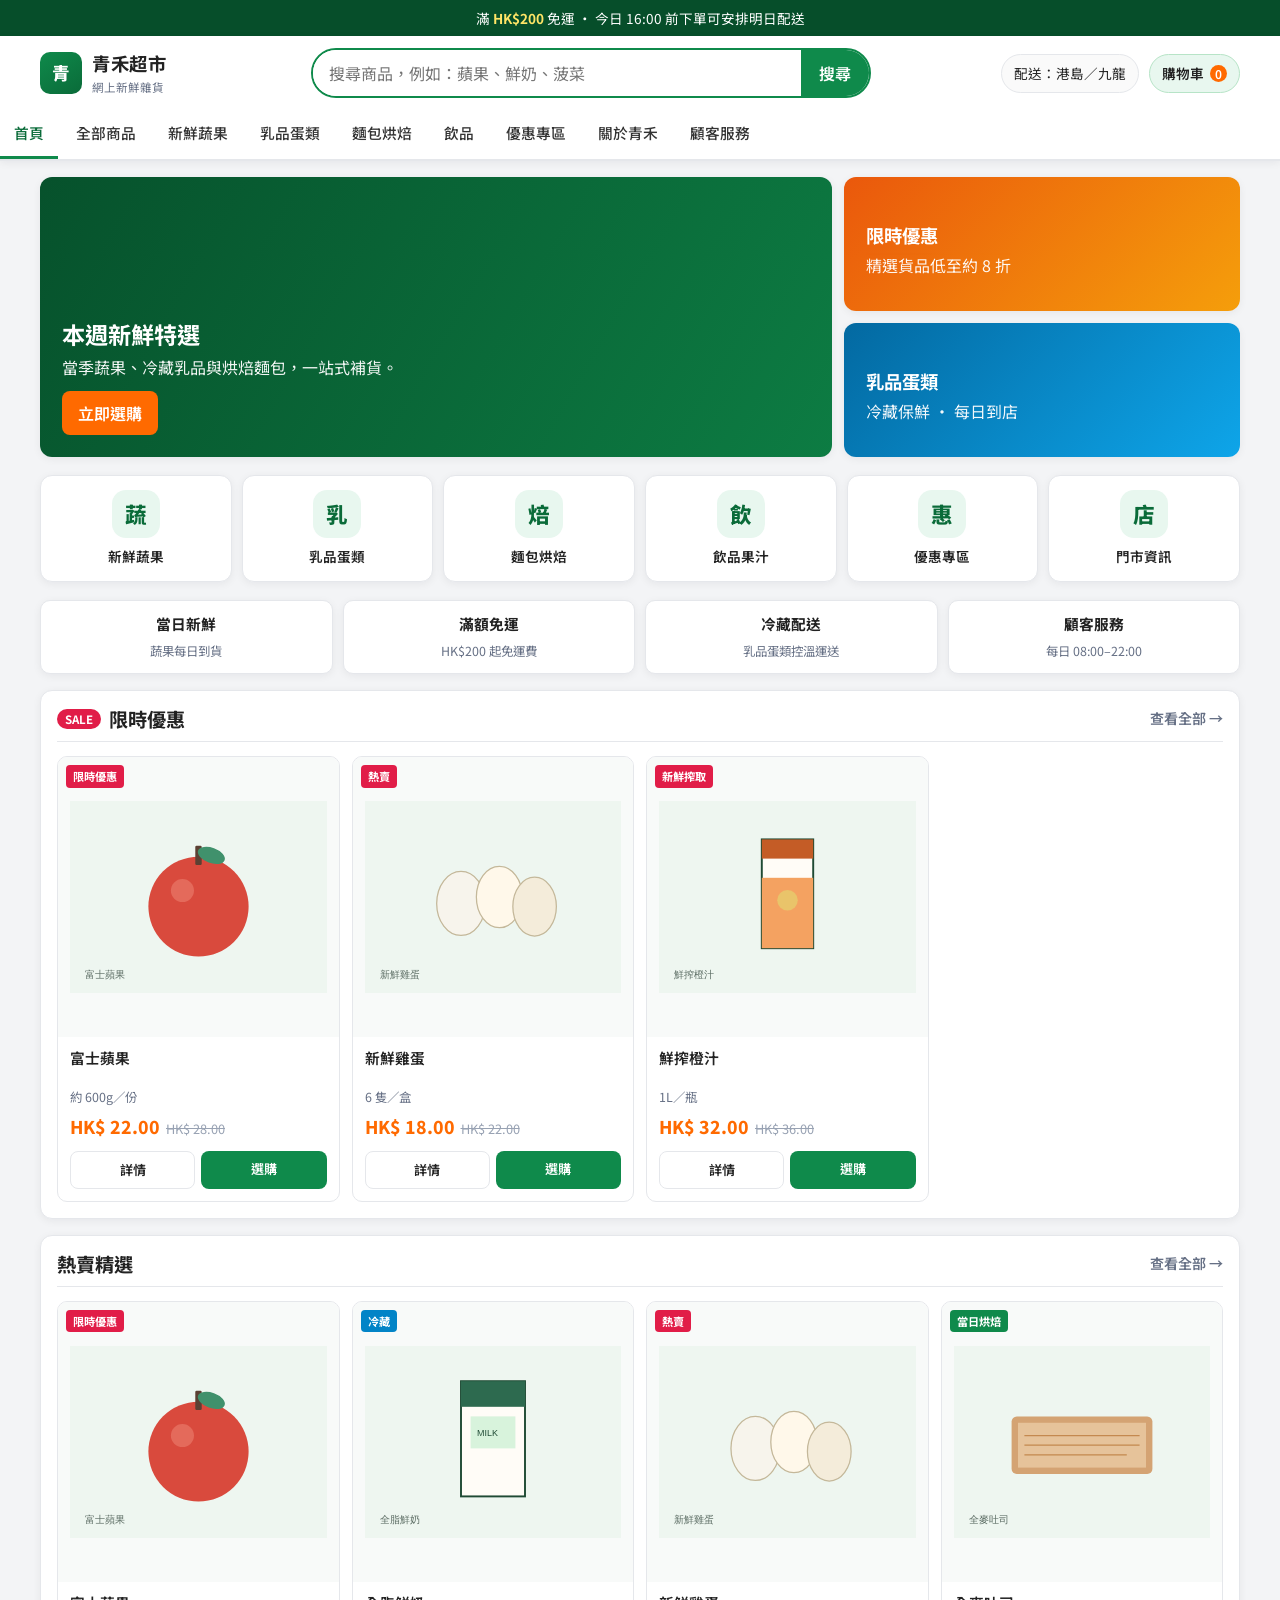
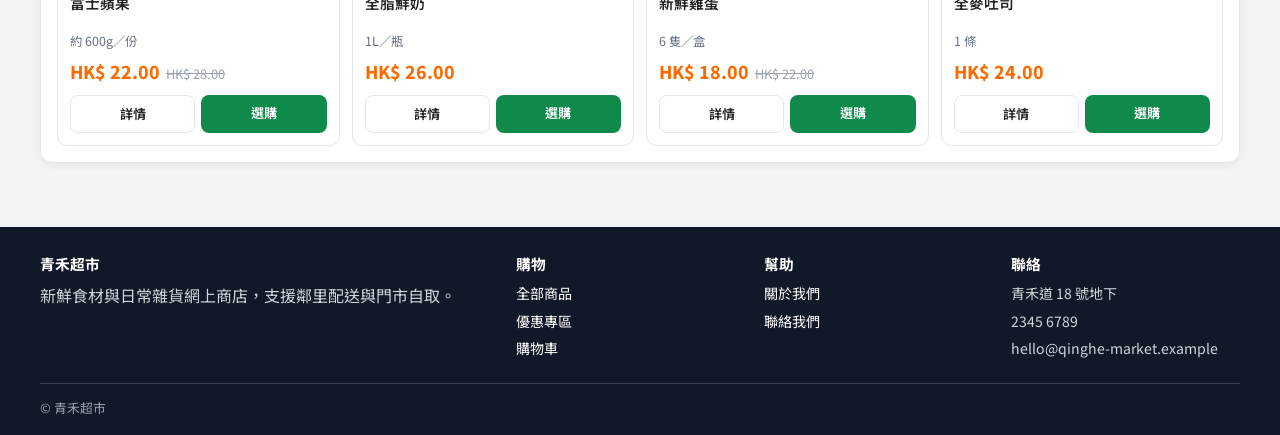
==== commit e65305bb: "Restyle storefront after real grocery site patterns Add promo bar, search header, category nav, bann" ====
--- a/index.html
+++ b/index.html
@@ -3,133 +3,163 @@
 <head>
   <meta charset="UTF-8">
   <meta name="viewport" content="width=device-width, initial-scale=1">
-  <meta name="description" content="青禾超市 — 新鮮食材與日常雜貨">
-  <title>青禾超市｜首頁</title>
+  <meta name="description" content="青禾超市網上商店 — 新鮮蔬果、乳品與日常食材">
+  <title>青禾超市｜網上商店</title>
   <link rel="stylesheet" href="css/style.css">
 </head>
 <body>
+  <div class="topbar">滿 <strong>HK$200</strong> 免運 · 今日 16:00 前下單可安排明日配送</div>
+
   <header class="site-header">
-    <div class="header-inner">
+    <div class="wrap header-main">
       <a class="brand" href="index.html">
-        <span class="brand-mark" aria-hidden="true">青</span>
+        <span class="brand-mark">青</span>
         <span class="brand-text">
           <strong>青禾超市</strong>
-          <span>新鮮 · 日常 · 精選</span>
+          <span>網上新鮮雜貨</span>
         </span>
       </a>
-      <a class="cart-link" href="cart.html">購物車 (<span id="cart-count">0</span>)</a>
-      <button type="button" class="menu-toggle" id="menu-toggle" aria-controls="site-nav" aria-expanded="false">選單</button>
+
+      <form class="search-box" id="site-search" role="search">
+        <input id="search-q" type="search" name="q" placeholder="搜尋商品，例如：蘋果、鮮奶、菠菜" autocomplete="off">
+        <button type="submit">搜尋</button>
+      </form>
+
+      <div class="header-actions">
+        <span class="loc-chip" title="配送區域">配送：港島／九龍</span>
+        <a class="cart-chip" href="cart.html">購物車 <span class="count" data-cart-count>0</span></a>
+        <button type="button" class="menu-toggle" id="menu-toggle" aria-controls="cat-nav">分類</button>
+      </div>
     </div>
+
+    <nav class="cat-nav" id="cat-nav" aria-label="商品分類">
+      <ul class="wrap cat-nav-inner">
+        <li><a href="index.html" class="active">首頁</a></li>
+        <li><a href="products.html" data-cat="all">全部商品</a></li>
+        <li><a href="products.html?cat=produce" data-cat="produce">新鮮蔬果</a></li>
+        <li><a href="products.html?cat=dairy" data-cat="dairy">乳品蛋類</a></li>
+        <li><a href="products.html?cat=bakery" data-cat="bakery">麵包烘焙</a></li>
+        <li><a href="products.html?cat=drinks" data-cat="drinks">飲品</a></li>
+        <li><a href="products.html?deals=1" data-cat="deals">優惠專區</a></li>
+        <li><a href="about.html">關於青禾</a></li>
+        <li><a href="contact.html">顧客服務</a></li>
+      </ul>
+    </nav>
   </header>
 
-  <nav class="site-nav" id="site-nav" aria-label="主要導覽">
-    <div class="nav-inner">
-      <a href="index.html" class="active">首頁</a>
-      <a href="products.html">商品</a>
-      <a href="about.html">關於</a>
-      <a href="contact.html">聯絡</a>
-      <a href="cart.html">購物車</a>
-    </div>
-  </nav>
-
   <main>
-    <div class="main-inner">
-      <section class="hero">
-        <div class="hero-copy">
-          <p class="hero-kicker">Qinghe Market</p>
-          <h1>青禾超市</h1>
-          <p>嚴選當季蔬果、乳品與日常食材，讓家常餐桌更簡單、更新鮮。</p>
-          <div class="hero-actions">
-            <a class="btn btn-accent" href="products.html">開始購物</a>
-            <a class="btn btn-secondary" href="about.html">認識青禾</a>
+    <div class="wrap">
+      <section class="promo-grid" aria-label="推廣橫幅">
+        <div class="banner main">
+          <div>
+            <h2>本週新鮮特選</h2>
+            <p>當季蔬果、冷藏乳品與烘焙麵包，一站式補貨。</p>
+            <a class="btn btn-accent" href="products.html">立即選購</a>
           </div>
         </div>
-        <div class="hero-media">
-          <img src="images/hero.svg" width="900" height="700" alt="青禾超市新鮮貨架">
+        <div class="banner-stack">
+          <a class="banner side-a" href="products.html?deals=1">
+            <div>
+              <h2 style="font-size:1.15rem;">限時優惠</h2>
+              <p>精選貨品低至約 8 折</p>
+            </div>
+          </a>
+          <a class="banner side-b" href="products.html?cat=dairy">
+            <div>
+              <h2 style="font-size:1.15rem;">乳品蛋類</h2>
+              <p>冷藏保鮮 · 每日到店</p>
+            </div>
+          </a>
         </div>
       </section>
 
-      <section class="feature-list">
-        <article class="feature-item">
-          <p class="feature-index" aria-hidden="true">01</p>
-          <h2>當日新鮮</h2>
-          <p>蔬果每日到貨，保留最佳口感。</p>
-        </article>
-        <article class="feature-item">
-          <p class="feature-index" aria-hidden="true">02</p>
-          <h2>鄰里配送</h2>
-          <p>滿 HK$200 免運，送到你家門口。</p>
-        </article>
-        <article class="feature-item">
-          <p class="feature-index" aria-hidden="true">03</p>
-          <h2>實惠價錢</h2>
-          <p>清楚標價，沒有隱藏費用。</p>
-        </article>
+      <section class="cat-shortcuts" aria-label="快捷分類">
+        <a class="cat-card" href="products.html?cat=produce">
+          <div class="cat-icon">蔬</div>
+          <span>新鮮蔬果</span>
+        </a>
+        <a class="cat-card" href="products.html?cat=dairy">
+          <div class="cat-icon">乳</div>
+          <span>乳品蛋類</span>
+        </a>
+        <a class="cat-card" href="products.html?cat=bakery">
+          <div class="cat-icon">焙</div>
+          <span>麵包烘焙</span>
+        </a>
+        <a class="cat-card" href="products.html?cat=drinks">
+          <div class="cat-icon">飲</div>
+          <span>飲品果汁</span>
+        </a>
+        <a class="cat-card" href="products.html?deals=1">
+          <div class="cat-icon">惠</div>
+          <span>優惠專區</span>
+        </a>
+        <a class="cat-card" href="about.html">
+          <div class="cat-icon">店</div>
+          <span>門市資訊</span>
+        </a>
       </section>
 
-      <section class="panel">
-        <div class="panel-title">
-          <h2>今日推介</h2>
-          <a href="products.html">看全部商品 →</a>
+      <section class="trust-strip" aria-label="服務承諾">
+        <div class="trust-item"><strong>當日新鮮</strong><span>蔬果每日到貨</span></div>
+        <div class="trust-item"><strong>滿額免運</strong><span>HK$200 起免運費</span></div>
+        <div class="trust-item"><strong>冷藏配送</strong><span>乳品蛋類控溫運送</span></div>
+        <div class="trust-item"><strong>顧客服務</strong><span>每日 08:00–22:00</span></div>
+      </section>
+
+      <section class="section">
+        <div class="section-head">
+          <h2><span class="tag">SALE</span> 限時優惠</h2>
+          <a href="products.html?deals=1">查看全部 →</a>
         </div>
-        <div class="grid-3">
-          <article class="product-card">
-            <div class="thumb"><img src="images/apple.svg" width="400" height="300" alt="富士蘋果"></div>
-            <div class="body">
-              <h3>富士蘋果（約 600g）</h3>
-              <p class="small">爽脆多汁，適合生食。</p>
-              <p class="price">HK$ 22.00</p>
-              <div class="actions"><a class="btn btn-block" href="product.html?id=apple">選購</a></div>
-            </div>
-          </article>
-          <article class="product-card">
-            <div class="thumb"><img src="images/milk.svg" width="400" height="300" alt="全脂鮮奶"></div>
-            <div class="body">
-              <h3>全脂鮮奶 1L</h3>
-              <p class="small">冷藏配送，保留乳香。</p>
-              <p class="price">HK$ 26.00</p>
-              <div class="actions"><a class="btn btn-block" href="product.html?id=milk">選購</a></div>
-            </div>
-          </article>
-          <article class="product-card">
-            <div class="thumb"><img src="images/spinach.svg" width="400" height="300" alt="有機菠菜"></div>
-            <div class="body">
-              <h3>有機菠菜 250g</h3>
-              <p class="small">葉片鮮嫩，宜炒宜湯。</p>
-              <p class="price">HK$ 16.00</p>
-              <div class="actions"><a class="btn btn-block" href="product.html?id=spinach">選購</a></div>
-            </div>
-          </article>
+        <div class="product-grid" id="home-deals"></div>
+      </section>
+
+      <section class="section">
+        <div class="section-head">
+          <h2>熱賣精選</h2>
+          <a href="products.html">查看全部 →</a>
         </div>
+        <div class="product-grid" id="home-best"></div>
       </section>
     </div>
   </main>
 
   <footer class="site-footer">
-    <div class="footer-inner footer-grid">
+    <div class="wrap footer-grid">
       <div>
         <h3>青禾超市</h3>
-        <p>新鮮食材與日常雜貨，陪你把每一餐準備得更好。</p>
+        <p>新鮮食材與日常雜貨網上商店，支援鄰里配送與門市自取。</p>
       </div>
       <div>
-        <h3>逛逛</h3>
+        <h3>購物</h3>
         <ul>
-          <li><a href="products.html">商品</a></li>
-          <li><a href="about.html">關於</a></li>
-          <li><a href="contact.html">聯絡</a></li>
+          <li><a href="products.html">全部商品</a></li>
+          <li><a href="products.html?deals=1">優惠專區</a></li>
+          <li><a href="cart.html">購物車</a></li>
         </ul>
       </div>
       <div>
-        <h3>服務</h3>
+        <h3>幫助</h3>
         <ul>
-          <li>週一至日 08:00–22:00</li>
+          <li><a href="about.html">關於我們</a></li>
+          <li><a href="contact.html">聯絡我們</a></li>
+        </ul>
+      </div>
+      <div>
+        <h3>聯絡</h3>
+        <ul>
+          <li>青禾道 18 號地下</li>
+          <li>2345 6789</li>
           <li>hello@qinghe-market.example</li>
         </ul>
       </div>
     </div>
-    <div class="footer-inner credits">© 青禾超市</div>
+    <div class="wrap credits">© 青禾超市</div>
   </footer>
 
   <script src="js/main.js"></script>
+  <script src="js/products-data.js"></script>
+  <script src="js/catalog-ui.js"></script>
 </body>
 </html>
--- a/css/style.css
+++ b/css/style.css
@@ -1,782 +1,561 @@
-/* 青禾超市 — 柔和現代超市風 */
-@import url("https://fonts.googleapis.com/css2?family=Noto+Sans+TC:wght@400;500;600;700&family=Noto+Serif+TC:wght@600;700&display=swap");
+/* 青禾超市 — 參考真實超市電商（PNS / FreshCart 結構） */
+@import url("https://fonts.googleapis.com/css2?family=Noto+Sans+TC:wght@400;500;600;700&display=swap");
 
 :root {
-  --green-950: #0c1f16;
-  --green-900: #143528;
-  --green-800: #1c4a35;
-  --green-700: #2a6b4e;
-  --green-600: #3d8f68;
-  --green-500: #52b788;
-  --green-100: #d8f3dc;
-  --green-50: #effaf3;
-  --mist: #f3f7f4;
-  --paper: #ffffff;
-  --ink: #17241d;
-  --muted: #5e7268;
-  --line: #dce6df;
-  --accent: #e07a3a;
-  --accent-dark: #c45f22;
-  --ok: #1f8a4d;
-  --warn: #b07a12;
-  --err: #c2473a;
-  --shadow-sm: 0 4px 14px rgba(12, 31, 22, 0.06);
-  --shadow: 0 14px 40px rgba(12, 31, 22, 0.09);
-  --shadow-lg: 0 24px 60px rgba(12, 31, 22, 0.14);
-  --max: 1140px;
-  --gap: 22px;
-  --radius-sm: 10px;
-  --radius: 16px;
-  --radius-lg: 24px;
-  --radius-pill: 999px;
-  --header-h: 72px;
+  --green: #0f8a4b;
+  --green-dark: #0a6b39;
+  --green-deep: #064e2a;
+  --green-soft: #e8f7ef;
+  --yellow: #ffe566;
+  --orange: #ff6a00;
+  --red: #e11d48;
+  --ink: #222;
+  --muted: #667085;
+  --line: #e5e7eb;
+  --bg: #f3f4f6;
+  --paper: #fff;
+  --shadow: 0 2px 8px rgba(16, 24, 40, 0.06);
+  --shadow-md: 0 8px 24px rgba(16, 24, 40, 0.08);
+  --radius: 12px;
+  --max: 1200px;
+  --gap: 16px;
 }
 
 *,
 *::before,
-*::after {
-  box-sizing: border-box;
-}
-
-html {
-  font-size: 16px;
-  scroll-behavior: smooth;
-}
+*::after { box-sizing: border-box; }
+
+html { scroll-behavior: smooth; }
 
 body {
   margin: 0;
+  font-family: "Noto Sans TC", "PingFang TC", "Microsoft JhengHei", sans-serif;
+  color: var(--ink);
+  background: var(--bg);
+  line-height: 1.5;
   min-height: 100vh;
-  font-family: "Noto Sans TC", "PingFang TC", "Microsoft JhengHei", sans-serif;
-  color: var(--ink);
-  line-height: 1.65;
-  background:
-    radial-gradient(900px 480px at 12% -8%, rgba(82, 183, 136, 0.18), transparent 55%),
-    radial-gradient(700px 420px at 100% 8%, rgba(224, 122, 58, 0.1), transparent 50%),
-    radial-gradient(600px 360px at 70% 100%, rgba(45, 107, 79, 0.08), transparent 55%),
-    linear-gradient(180deg, #f7fbf8 0%, var(--mist) 45%, #eef3f0 100%);
-}
-
-img {
-  max-width: 100%;
-  height: auto;
-  display: block;
-  border: 0;
-}
-
-a {
-  color: var(--green-700);
-  text-decoration: none;
-  transition: color 0.18s ease;
-}
-
-a:hover,
-a:focus {
-  color: var(--accent);
-}
-
-h1,
-h2,
-h3 {
-  font-family: "Noto Serif TC", "Songti TC", Georgia, serif;
-  line-height: 1.28;
-  margin: 0 0 0.55em;
-  font-weight: 700;
-  letter-spacing: 0.01em;
-}
-
-h1 { font-size: clamp(1.85rem, 3.4vw, 2.6rem); }
-h2 { font-size: 1.38rem; }
-h3 { font-size: 1.08rem; }
-
-p { margin: 0 0 1em; }
-
-ul,
-ol {
-  margin: 0 0 1em;
-  padding-left: 1.2em;
-}
-
-.small {
-  font-size: 0.9rem;
-  color: var(--muted);
-}
-
-.header-inner,
-.nav-inner,
-.main-inner,
-.footer-inner {
-  width: min(100% - 2 * var(--gap), var(--max));
-  margin-left: auto;
-  margin-right: auto;
-}
-
-/* —— Header —— */
+}
+
+img { max-width: 100%; display: block; border: 0; }
+a { color: var(--green-dark); text-decoration: none; }
+a:hover { color: var(--orange); }
+h1, h2, h3 { margin: 0 0 0.5em; line-height: 1.25; font-weight: 700; }
+h1 { font-size: clamp(1.4rem, 2.5vw, 1.85rem); }
+h2 { font-size: 1.2rem; }
+h3 { font-size: 1rem; }
+p { margin: 0 0 0.85em; }
+ul, ol { margin: 0 0 1em; padding-left: 1.15em; }
+.small { font-size: 0.85rem; color: var(--muted); }
+
+.wrap {
+  width: min(100% - 24px, var(--max));
+  margin-inline: auto;
+}
+
+/* Top promo */
+.topbar {
+  background: var(--green-deep);
+  color: #fff;
+  font-size: 0.85rem;
+  text-align: center;
+  padding: 8px 12px;
+}
+.topbar strong { color: var(--yellow); }
+
+/* Header: logo + search + actions */
 .site-header {
+  background: var(--paper);
+  border-bottom: 1px solid var(--line);
   position: sticky;
   top: 0;
-  z-index: 40;
-  background: rgba(12, 31, 22, 0.88);
-  backdrop-filter: blur(14px);
-  -webkit-backdrop-filter: blur(14px);
-  border-bottom: 1px solid rgba(255, 255, 255, 0.08);
-  color: #fff;
-}
-
-.header-inner {
+  z-index: 50;
+  box-shadow: var(--shadow);
+}
+
+.header-main {
+  display: grid;
+  grid-template-columns: auto 1fr auto;
+  gap: 16px;
+  align-items: center;
+  padding: 12px 0;
+}
+
+.brand {
+  display: flex;
+  align-items: center;
+  gap: 10px;
+  color: var(--ink);
+  text-decoration: none;
+  min-width: 140px;
+}
+.brand:hover { color: var(--ink); }
+.brand-mark {
+  width: 42px;
+  height: 42px;
+  border-radius: 10px;
+  background: linear-gradient(145deg, var(--green), var(--green-dark));
+  color: #fff;
+  display: grid;
+  place-items: center;
+  font-weight: 800;
+  font-size: 1.1rem;
+}
+.brand-text strong {
+  display: block;
+  font-size: 1.15rem;
+  letter-spacing: 0.04em;
+}
+.brand-text span {
+  display: block;
+  font-size: 0.72rem;
+  color: var(--muted);
+  margin-top: 1px;
+}
+
+.search-box {
+  display: flex;
+  width: 100%;
+  max-width: 560px;
+  margin: 0 auto;
+  border: 2px solid var(--green);
+  border-radius: 999px;
+  overflow: hidden;
+  background: #fff;
+}
+.search-box input {
+  flex: 1;
+  border: 0;
+  padding: 11px 16px;
+  font: inherit;
+  outline: none;
+  min-width: 0;
+}
+.search-box button {
+  border: 0;
+  background: var(--green);
+  color: #fff;
+  padding: 0 18px;
+  font: inherit;
+  font-weight: 600;
+  cursor: pointer;
+  white-space: nowrap;
+}
+.search-box button:hover { background: var(--green-dark); }
+
+.header-actions {
+  display: flex;
+  align-items: center;
+  gap: 10px;
+}
+
+.loc-chip,
+.cart-chip {
+  display: inline-flex;
+  align-items: center;
+  gap: 6px;
+  border: 1px solid var(--line);
+  background: #fafafa;
+  border-radius: 999px;
+  padding: 8px 12px;
+  font-size: 0.85rem;
+  color: var(--ink);
+  text-decoration: none;
+  white-space: nowrap;
+}
+.loc-chip:hover,
+.cart-chip:hover {
+  border-color: var(--green);
+  color: var(--ink);
+}
+.cart-chip {
+  background: var(--green-soft);
+  border-color: #b7e4c7;
+  font-weight: 600;
+}
+.cart-chip .count {
+  background: var(--orange);
+  color: #fff;
+  border-radius: 999px;
+  min-width: 1.4em;
+  height: 1.4em;
+  display: inline-grid;
+  place-items: center;
+  font-size: 0.75rem;
+  padding: 0 5px;
+}
+
+.menu-toggle {
+  display: none;
+  border: 1px solid var(--line);
+  background: #fff;
+  border-radius: 8px;
+  padding: 8px 12px;
+  font: inherit;
+  cursor: pointer;
+}
+
+/* Category nav */
+.cat-nav {
+  background: #fff;
+  border-bottom: 1px solid var(--line);
+}
+.cat-nav-inner {
+  display: flex;
+  gap: 4px;
+  overflow-x: auto;
+  padding: 0;
+  margin: 0;
+  list-style: none;
+  -webkit-overflow-scrolling: touch;
+}
+.cat-nav a {
+  display: block;
+  padding: 12px 14px;
+  color: #333;
+  font-size: 0.92rem;
+  font-weight: 500;
+  white-space: nowrap;
+  border-bottom: 3px solid transparent;
+}
+.cat-nav a:hover,
+.cat-nav a.active {
+  color: var(--green-dark);
+  border-bottom-color: var(--green);
+}
+
+main { padding: 16px 0 40px; }
+
+/* Promo banners */
+.promo-grid {
+  display: grid;
+  grid-template-columns: 2fr 1fr;
+  gap: 12px;
+  margin-bottom: 18px;
+}
+.banner {
+  position: relative;
+  border-radius: var(--radius);
+  overflow: hidden;
+  min-height: 220px;
+  color: #fff;
+  display: flex;
+  align-items: flex-end;
+  padding: 22px;
+  background: #0a6b39 center/cover no-repeat;
+  box-shadow: var(--shadow);
+}
+.banner.main {
+  background:
+    linear-gradient(120deg, rgba(6, 78, 42, 0.88), rgba(15, 138, 75, 0.55)),
+    #0a6b39;
+  min-height: 280px;
+}
+.banner.side-a {
+  background: linear-gradient(135deg, #ea580c, #f59e0b);
+  min-height: 134px;
+}
+.banner.side-b {
+  background: linear-gradient(135deg, #0369a1, #0ea5e9);
+  min-height: 134px;
+}
+.banner-stack {
+  display: grid;
+  gap: 12px;
+}
+.banner h2 {
+  margin: 0 0 6px;
+  font-size: 1.45rem;
+  color: #fff;
+}
+.banner p { margin: 0 0 12px; opacity: 0.95; max-width: 28em; }
+.banner .btn { box-shadow: none; }
+
+/* Category shortcuts */
+.cat-shortcuts {
+  display: grid;
+  grid-template-columns: repeat(6, 1fr);
+  gap: 10px;
+  margin-bottom: 18px;
+}
+.cat-card {
+  background: #fff;
+  border: 1px solid var(--line);
+  border-radius: var(--radius);
+  padding: 14px 8px;
+  text-align: center;
+  color: var(--ink);
+  box-shadow: var(--shadow);
+  transition: transform 0.15s ease, box-shadow 0.15s ease;
+}
+.cat-card:hover {
+  transform: translateY(-2px);
+  box-shadow: var(--shadow-md);
+  color: var(--ink);
+}
+.cat-icon {
+  width: 48px;
+  height: 48px;
+  margin: 0 auto 8px;
+  border-radius: 14px;
+  display: grid;
+  place-items: center;
+  background: var(--green-soft);
+  font-size: 1.35rem;
+  font-weight: 800;
+  color: var(--green-dark);
+}
+.cat-card span {
+  display: block;
+  font-size: 0.85rem;
+  font-weight: 600;
+}
+
+/* Section shells */
+.section {
+  background: #fff;
+  border: 1px solid var(--line);
+  border-radius: var(--radius);
+  box-shadow: var(--shadow);
+  padding: 16px;
+  margin-bottom: 16px;
+}
+.section-head {
   display: flex;
   align-items: center;
   justify-content: space-between;
-  gap: 14px;
-  min-height: var(--header-h);
-  padding: 12px 0;
-}
-
-.brand {
+  gap: 12px;
+  margin-bottom: 14px;
+  padding-bottom: 10px;
+  border-bottom: 1px solid var(--line);
+}
+.section-head h2 {
+  margin: 0;
   display: flex;
   align-items: center;
+  gap: 8px;
+}
+.section-head h2 .tag {
+  background: var(--red);
+  color: #fff;
+  font-size: 0.72rem;
+  padding: 3px 8px;
+  border-radius: 999px;
+  font-weight: 700;
+}
+.section-head a {
+  font-size: 0.88rem;
+  font-weight: 600;
+  color: var(--muted);
+}
+.section-head a:hover { color: var(--green-dark); }
+
+/* Product grid — denser retail cards */
+.product-grid {
+  display: grid;
+  grid-template-columns: repeat(4, 1fr);
   gap: 12px;
-  color: #fff;
-  text-decoration: none;
-}
-
-.brand:hover,
-.brand:focus {
-  color: #fff;
-  opacity: 0.94;
-}
-
-.brand-mark {
-  width: 44px;
-  height: 44px;
-  border-radius: 14px;
-  display: grid;
-  place-items: center;
-  font-family: "Noto Serif TC", serif;
-  font-size: 1.15rem;
+}
+.product-grid.cols-3 {
+  grid-template-columns: repeat(3, 1fr);
+}
+
+.p-card {
+  border: 1px solid var(--line);
+  border-radius: 10px;
+  background: #fff;
+  overflow: hidden;
+  display: flex;
+  flex-direction: column;
+  position: relative;
+  transition: box-shadow 0.15s ease, border-color 0.15s ease;
+}
+.p-card:hover {
+  border-color: #b7e4c7;
+  box-shadow: var(--shadow-md);
+}
+.p-card .badge {
+  position: absolute;
+  top: 8px;
+  left: 8px;
+  z-index: 2;
+  background: var(--red);
+  color: #fff;
+  font-size: 0.7rem;
   font-weight: 700;
-  color: var(--green-900);
-  background: linear-gradient(145deg, #f4fff8, #b7e4c7);
-  box-shadow: 0 8px 20px rgba(82, 183, 136, 0.28);
-  flex-shrink: 0;
-}
-
-.brand-text strong {
-  display: block;
-  font-family: "Noto Serif TC", serif;
-  font-size: 1.32rem;
-  font-weight: 700;
-  letter-spacing: 0.1em;
-}
-
-.brand-text span {
-  display: block;
-  margin-top: 2px;
-  font-size: 0.74rem;
-  letter-spacing: 0.08em;
-  opacity: 0.72;
-  font-weight: 400;
-}
-
-.cart-link {
-  color: #fff;
-  border: 1px solid rgba(255, 255, 255, 0.28);
-  background: rgba(255, 255, 255, 0.08);
-  padding: 9px 16px;
-  border-radius: var(--radius-pill);
-  font-size: 0.92rem;
-  white-space: nowrap;
-  transition: background 0.18s ease, transform 0.18s ease;
-}
-
-.cart-link:hover,
-.cart-link:focus {
-  background: rgba(255, 255, 255, 0.16);
-  color: #fff;
-  text-decoration: none;
-  transform: translateY(-1px);
-}
-
-.menu-toggle {
-  display: none;
-  background: rgba(255, 255, 255, 0.08);
-  border: 1px solid rgba(255, 255, 255, 0.28);
-  color: #fff;
-  padding: 8px 14px;
-  border-radius: var(--radius-pill);
-  font: inherit;
-  cursor: pointer;
-}
-
-.site-nav {
-  background: rgba(20, 53, 40, 0.96);
-  border-bottom: 1px solid rgba(255, 255, 255, 0.06);
-}
-
-.nav-inner {
-  display: flex;
-  flex-wrap: wrap;
-  gap: 6px;
-  padding: 8px 0 10px;
-  margin: 0;
-}
-
-.nav-inner a {
-  display: block;
-  color: rgba(255, 255, 255, 0.82);
-  padding: 8px 16px;
-  border-radius: var(--radius-pill);
-  text-decoration: none;
-  transition: background 0.18s ease, color 0.18s ease;
-}
-
-.nav-inner a:hover,
-.nav-inner a:focus,
-.nav-inner a.active {
-  background: rgba(82, 183, 136, 0.22);
-  color: #fff;
-}
-
-main {
-  padding: 28px 0 56px;
-}
-
-/* —— Surfaces —— */
-.panel {
-  background: var(--paper);
-  border: 1px solid rgba(220, 230, 223, 0.9);
-  border-radius: var(--radius-lg);
-  box-shadow: var(--shadow);
-  padding: 24px;
-  margin-bottom: var(--gap);
-}
-
-.panel > *:last-child {
-  margin-bottom: 0;
-}
-
-.panel-title {
-  display: flex;
-  align-items: baseline;
-  justify-content: space-between;
-  gap: 12px;
-  margin-bottom: 16px;
-  padding-bottom: 12px;
-  border-bottom: 1px solid var(--line);
-}
-
-.panel-title h1,
-.panel-title h2 {
-  margin: 0;
-}
-
-.panel-title a {
+  padding: 3px 7px;
+  border-radius: 4px;
+}
+.p-card .badge.soft {
+  background: var(--green);
+}
+.p-card .badge.cold {
+  background: #0284c7;
+}
+.p-card .thumb {
+  aspect-ratio: 1;
+  background: #f8faf9;
+  padding: 12px;
+}
+.p-card .thumb img {
+  width: 100%;
+  height: 100%;
+  object-fit: contain;
+}
+.p-card .body {
+  padding: 10px 12px 12px;
+  display: flex;
+  flex-direction: column;
+  flex: 1;
+}
+.p-card .name {
   font-size: 0.92rem;
   font-weight: 600;
-}
-
-/* —— Hero —— */
-.hero {
-  display: grid;
-  grid-template-columns: 1.05fr 0.95fr;
-  gap: 0;
-  margin-bottom: var(--gap);
-  min-height: min(64vh, 540px);
-  border-radius: 28px;
+  margin: 0 0 2px;
+  color: var(--ink);
+  display: -webkit-box;
+  -webkit-line-clamp: 2;
+  -webkit-box-orient: vertical;
   overflow: hidden;
-  box-shadow: var(--shadow-lg);
-  border: 1px solid rgba(220, 230, 223, 0.85);
-  background: var(--paper);
-}
-
-.hero-copy {
-  padding: clamp(32px, 5.5vw, 56px);
-  display: flex;
-  flex-direction: column;
-  justify-content: center;
-  background:
-    linear-gradient(155deg, #ffffff 0%, #f3fbf6 55%, #eaf7ef 100%);
-}
-
-.hero-kicker {
-  display: inline-flex;
-  align-self: flex-start;
-  margin: 0 0 14px;
-  padding: 6px 12px;
-  border-radius: var(--radius-pill);
-  background: rgba(61, 143, 104, 0.12);
-  color: var(--green-700);
+  min-height: 2.6em;
+}
+.p-card .pack {
   font-size: 0.78rem;
-  font-weight: 700;
-  letter-spacing: 0.16em;
-  text-transform: uppercase;
-}
-
-.hero-copy h1 {
-  margin-bottom: 0.35em;
-  color: var(--green-950);
-}
-
-.hero-copy > p {
   color: var(--muted);
-  max-width: 28em;
-  font-size: 1.05rem;
-}
-
-.hero-actions {
-  display: flex;
-  flex-wrap: wrap;
-  gap: 12px;
-  margin-top: 6px;
-}
-
-.hero-media {
-  position: relative;
-  min-height: 280px;
-  background: linear-gradient(160deg, var(--green-800), var(--green-950));
-}
-
-.hero-media img {
-  width: 100%;
-  height: 100%;
-  object-fit: cover;
-  position: absolute;
-  inset: 0;
-}
-
-.figure {
-  margin: 0 0 1em;
-}
-
-.figure figcaption {
-  font-size: 0.85rem;
-  color: var(--muted);
-  margin-top: 10px;
-}
-
-.grid-2 {
+  margin-bottom: 8px;
+}
+.p-card .price-row {
+  display: flex;
+  align-items: baseline;
+  gap: 6px;
+  margin-bottom: 10px;
+}
+.p-card .price {
+  color: var(--orange);
+  font-weight: 800;
+  font-size: 1.1rem;
+}
+.p-card .was {
+  color: #98a2b3;
+  font-size: 0.8rem;
+  text-decoration: line-through;
+}
+.p-card .actions {
+  margin-top: auto;
   display: grid;
   grid-template-columns: 1fr 1fr;
-  gap: var(--gap);
-}
-
-.grid-3 {
-  display: grid;
-  grid-template-columns: repeat(3, 1fr);
-  gap: var(--gap);
-}
-
-/* —— Features —— */
-.feature-list {
-  display: grid;
-  grid-template-columns: repeat(3, 1fr);
-  gap: var(--gap);
-  margin-bottom: var(--gap);
-}
-
-.feature-item {
-  background: rgba(255, 255, 255, 0.86);
-  border: 1px solid rgba(220, 230, 223, 0.95);
-  border-radius: var(--radius);
-  padding: 22px 20px 18px;
-  box-shadow: var(--shadow-sm);
-  position: relative;
-  overflow: hidden;
-  transition: transform 0.2s ease, box-shadow 0.2s ease;
-}
-
-.feature-item::before {
-  content: "";
-  position: absolute;
-  left: 0;
-  top: 0;
-  bottom: 0;
-  width: 5px;
-  background: linear-gradient(180deg, var(--green-500), var(--green-700));
-  border-radius: 5px 0 0 5px;
-}
-
-.feature-item:hover {
-  transform: translateY(-4px);
-  box-shadow: var(--shadow);
-}
-
-.feature-index {
-  margin: 0 0 8px;
-  font-family: "Noto Serif TC", serif;
-  font-size: 0.9rem;
-  font-weight: 700;
-  letter-spacing: 0.08em;
-  color: var(--green-500);
-}
-
-.feature-item h2,
-.feature-item h3 {
-  margin-bottom: 6px;
-  font-size: 1.08rem;
-}
-
-.feature-item p {
-  margin: 0;
-  color: var(--muted);
-  font-size: 0.95rem;
-}
-
-/* —— Product cards —— */
-.product-card {
-  background: var(--paper);
-  border: 1px solid var(--line);
-  border-radius: var(--radius);
-  box-shadow: var(--shadow-sm);
-  display: flex;
-  flex-direction: column;
-  overflow: hidden;
-  transition: transform 0.22s ease, box-shadow 0.22s ease;
-}
-
-.product-card:hover {
-  transform: translateY(-6px);
-  box-shadow: var(--shadow);
-}
-
-.product-card .thumb {
-  background: linear-gradient(150deg, #e9f7ef, #f7f3ea);
-  aspect-ratio: 4 / 3;
-  overflow: hidden;
-}
-
-.product-card .thumb img {
-  width: 100%;
-  height: 100%;
-  object-fit: cover;
-  transition: transform 0.35s ease;
-}
-
-.product-card:hover .thumb img {
-  transform: scale(1.05);
-}
-
-.product-card .body {
-  padding: 16px 16px 18px;
-  flex: 1;
-  display: flex;
-  flex-direction: column;
-}
-
-.product-card .body h2,
-.product-card .body h3 {
-  margin-bottom: 4px;
-}
-
-.product-card .price {
-  font-family: "Noto Serif TC", serif;
-  font-weight: 700;
-  color: var(--accent);
-  font-size: 1.18rem;
-  margin: 8px 0 14px;
-}
-
-.product-card .actions {
-  margin-top: auto;
-}
-
-.product-card .card-link {
-  display: block;
-  color: inherit;
-  text-decoration: none;
-}
-
-.product-card .card-link:hover,
-.product-card .card-link:focus {
-  text-decoration: none;
-}
-
-/* —— Buttons —— */
+  gap: 6px;
+}
+.p-card .actions .btn { padding: 8px 10px; font-size: 0.82rem; border-radius: 8px; }
+
+/* Buttons */
 .btn,
-button.btn,
-input[type="submit"].btn {
+button.btn {
   display: inline-block;
-  background: linear-gradient(180deg, var(--green-600), var(--green-700));
+  background: var(--green);
   color: #fff;
   border: 0;
-  padding: 11px 18px;
-  border-radius: var(--radius-pill);
+  padding: 10px 16px;
+  border-radius: 8px;
   font: inherit;
   font-weight: 600;
   cursor: pointer;
   text-align: center;
-  box-shadow: 0 8px 18px rgba(42, 107, 78, 0.22);
-  transition: transform 0.16s ease, box-shadow 0.16s ease, filter 0.16s ease;
-}
-
+}
 .btn:hover,
-.btn:focus,
-button.btn:hover,
-button.btn:focus {
-  filter: brightness(1.05);
+button.btn:hover {
+  background: var(--green-dark);
+  color: #fff;
+}
+.btn-accent { background: var(--orange); }
+.btn-accent:hover { background: #e05e00; color: #fff; }
+.btn-ghost {
+  background: #fff;
+  color: var(--ink);
+  border: 1px solid var(--line);
+}
+.btn-ghost:hover { background: #f9fafb; color: var(--ink); }
+.btn-block { width: 100%; }
+.btn-sm { padding: 7px 12px; font-size: 0.85rem; }
+
+/* Trust strip */
+.trust-strip {
+  display: grid;
+  grid-template-columns: repeat(4, 1fr);
+  gap: 10px;
+  margin-bottom: 16px;
+}
+.trust-item {
+  background: #fff;
+  border: 1px solid var(--line);
+  border-radius: 10px;
+  padding: 12px;
+  text-align: center;
+  box-shadow: var(--shadow);
+}
+.trust-item strong { display: block; font-size: 0.92rem; margin-bottom: 2px; }
+.trust-item span { font-size: 0.78rem; color: var(--muted); }
+
+/* Filters */
+.filter-bar {
+  display: flex;
+  flex-wrap: wrap;
+  gap: 8px;
+  margin-bottom: 14px;
+}
+.chip {
+  border: 1px solid var(--line);
+  background: #fff;
+  border-radius: 999px;
+  padding: 7px 14px;
+  font: inherit;
+  font-size: 0.88rem;
+  cursor: pointer;
+  color: var(--ink);
   text-decoration: none;
-  color: #fff;
-  transform: translateY(-1px);
-  box-shadow: 0 12px 24px rgba(42, 107, 78, 0.28);
-}
-
-.btn-accent {
-  background: linear-gradient(180deg, #ef8b4a, var(--accent-dark));
-  box-shadow: 0 8px 18px rgba(196, 95, 34, 0.25);
-}
-
-.btn-accent:hover,
-.btn-accent:focus {
-  box-shadow: 0 12px 24px rgba(196, 95, 34, 0.32);
-}
-
-.btn-secondary {
-  background: #fff;
-  color: var(--ink);
-  border: 1px solid var(--line);
-  box-shadow: none;
-}
-
-.btn-secondary:hover,
-.btn-secondary:focus {
-  background: var(--green-50);
-  color: var(--ink);
-  filter: none;
-  box-shadow: var(--shadow-sm);
-}
-
-.btn-block {
-  width: 100%;
-}
-
-/* —— Tables —— */
-table.data {
-  width: 100%;
-  border-collapse: separate;
-  border-spacing: 0;
-  background: #fff;
-  margin-bottom: 0.5em;
+}
+.chip:hover { border-color: var(--green); color: var(--ink); }
+.chip.active {
+  background: var(--green-soft);
+  border-color: var(--green);
+  color: var(--green-dark);
+  font-weight: 600;
+}
+
+/* Product detail retail layout */
+.breadcrumb {
+  font-size: 0.85rem;
+  color: var(--muted);
+  margin: 0 0 12px;
+}
+.pdp {
+  display: grid;
+  grid-template-columns: 1fr 1fr;
+  gap: 16px;
+  margin-bottom: 16px;
+}
+.pdp-media,
+.pdp-info {
+  background: #fff;
+  border: 1px solid var(--line);
   border-radius: var(--radius);
-  overflow: hidden;
-  border: 1px solid var(--line);
-}
-
-table.data th,
-table.data td {
-  border-bottom: 1px solid var(--line);
-  padding: 12px 14px;
-  text-align: left;
-  vertical-align: top;
-}
-
-table.data tr:last-child td {
-  border-bottom: 0;
-}
-
-table.data th {
-  background: var(--green-50);
-  color: var(--green-900);
-  font-weight: 700;
-}
-
-table.data tr:nth-child(even) td {
-  background: #fbfcfb;
-}
-
-table.data .num {
-  text-align: right;
-  white-space: nowrap;
-  font-variant-numeric: tabular-nums;
-}
-
-/* —— Forms —— */
-.form-row {
-  margin-bottom: 14px;
-}
-
-.form-row label {
-  display: block;
-  font-weight: 600;
-  margin-bottom: 6px;
-}
-
-.form-row input,
-.form-row select,
-.form-row textarea {
-  width: 100%;
-  max-width: 440px;
-  padding: 11px 14px;
-  border: 1px solid var(--line);
-  background: #fff;
-  font: inherit;
-  color: var(--ink);
-  border-radius: 12px;
-  transition: border-color 0.16s ease, box-shadow 0.16s ease;
-}
-
-.form-row input:focus,
-.form-row select:focus,
-.form-row textarea:focus {
-  outline: none;
-  border-color: var(--green-500);
-  box-shadow: 0 0 0 4px rgba(82, 183, 136, 0.18);
-}
-
-.form-row textarea {
-  min-height: 110px;
-  resize: vertical;
-}
-
-.form-inline {
-  display: flex;
-  flex-wrap: wrap;
-  gap: 12px;
-  align-items: end;
-  margin-bottom: 14px;
-}
-
-.form-inline .form-row {
-  margin-bottom: 0;
-  flex: 1 1 180px;
-}
-
-.form-inline .form-row input,
-.form-inline .form-row select {
-  max-width: none;
-}
-
-.form-actions {
-  display: flex;
-  flex-wrap: wrap;
-  gap: 10px;
-  margin-bottom: 8px;
-}
-
-.msg {
-  border: 1px solid var(--line);
-  padding: 12px 14px;
-  margin: 12px 0;
-  background: #f7faf8;
-  border-radius: 12px;
-}
-
-.msg.ok {
-  border-color: #9ed9b8;
-  background: #edf9f2;
-  color: var(--ok);
-}
-
-.msg.warn {
-  border-color: #ecd08a;
-  background: #fff8e8;
-  color: var(--warn);
-}
-
-.msg.err {
-  border-color: #f0b5ad;
-  background: #fff1ef;
-  color: var(--err);
-}
-
-.summary-box {
-  background: linear-gradient(160deg, var(--green-50), #f7fcf8);
-  border: 1px solid #c7e6d3;
-  border-radius: 14px;
-  padding: 14px 16px;
-  margin-top: 12px;
-}
-
-.summary-box .total {
-  font-size: 1.3rem;
-  font-weight: 700;
-  color: var(--accent);
-  font-family: "Noto Serif TC", serif;
-}
-
-.qty-control {
-  display: inline-flex;
-  align-items: center;
-  gap: 8px;
-  background: #f4f8f5;
-  border: 1px solid var(--line);
-  border-radius: var(--radius-pill);
-  padding: 4px;
-}
-
-.qty-control input {
-  width: 56px;
-  text-align: center;
-  padding: 8px 4px;
-  border: 0;
-  background: transparent;
-  font: inherit;
-  max-width: none;
-  border-radius: 0;
-  box-shadow: none;
-}
-
-.qty-control input:focus {
-  outline: none;
-  box-shadow: none;
-}
-
-.qty-control button {
-  width: 34px;
-  height: 34px;
-  border: 0;
-  border-radius: 50%;
-  background: #fff;
-  cursor: pointer;
-  font: inherit;
-  box-shadow: var(--shadow-sm);
-  transition: background 0.15s ease;
-}
-
-.qty-control button:hover {
-  background: var(--green-50);
-}
-
-/* —— Product detail —— */
-.breadcrumb {
-  margin: 0 0 16px;
-  font-size: 0.92rem;
-  color: var(--muted);
-}
-
-.product-detail {
-  display: grid;
-  grid-template-columns: 1.05fr 0.95fr;
-  gap: var(--gap);
-  align-items: start;
-  margin-bottom: var(--gap);
-}
-
-.product-media {
-  margin-bottom: 0;
-  padding: 18px;
-}
-
+  box-shadow: var(--shadow);
+  padding: 16px;
+}
 .product-media-stage {
-  position: relative;
-  width: 100%;
-  aspect-ratio: 1 / 1;
-  background:
-    radial-gradient(circle at 30% 25%, rgba(255, 255, 255, 0.9), transparent 40%),
-    linear-gradient(150deg, #e7f6ec, #f6f1e6);
-  border: 1px solid var(--line);
-  border-radius: 22px;
+  aspect-ratio: 1;
+  border-radius: 10px;
+  background: #f8faf9;
+  border: 1px solid var(--line);
   display: grid;
   place-items: center;
   overflow: hidden;
-  box-shadow: inset 0 1px 0 rgba(255, 255, 255, 0.7);
-}
-
+}
 .product-media-stage img {
   width: 100%;
   height: 100%;
   object-fit: contain;
-  padding: 10%;
-}
-
+  padding: 8%;
+}
 .product-media-stage canvas,
 .product-media-stage model-viewer,
 .product-media-stage .model-host {
@@ -784,191 +563,216 @@
   height: 100%;
   display: block;
 }
-
-.product-media-stage[data-view="model"] img {
-  display: none;
-}
-
-.media-tools {
-  display: flex;
-  gap: 8px;
-  margin-top: 12px;
-}
-
-.media-tools.is-pending {
-  display: none;
-}
-
-.product-info {
-  margin-bottom: 0;
-}
+.product-media-stage[data-view="model"] img { display: none; }
+.media-tools.is-pending { display: none; }
 
 .pd-category {
   display: inline-block;
-  margin: 0 0 10px;
-  padding: 5px 12px;
-  background: rgba(61, 143, 104, 0.12);
+  background: var(--green-soft);
+  color: var(--green-dark);
+  font-size: 0.78rem;
+  font-weight: 700;
+  padding: 4px 10px;
+  border-radius: 999px;
+  margin-bottom: 8px;
+}
+.pd-meta {
+  display: flex;
+  flex-wrap: wrap;
+  gap: 10px 16px;
+  font-size: 0.85rem;
+  color: var(--muted);
+  margin-bottom: 12px;
+}
+.pd-price {
+  font-size: 1.85rem;
+  font-weight: 800;
+  color: var(--orange);
+  margin: 0 0 4px;
+}
+.pd-was {
+  color: #98a2b3;
+  text-decoration: line-through;
+  margin-bottom: 12px;
+}
+.pd-points { color: var(--muted); }
+.pd-buy {
+  margin-top: 16px;
+  padding-top: 16px;
+  border-top: 1px solid var(--line);
+}
+.buy-row {
+  display: flex;
+  flex-wrap: wrap;
+  gap: 10px;
+  align-items: end;
+  margin-bottom: 12px;
+}
+.buy-row .form-row { margin: 0; flex: 1 1 140px; }
+
+.form-row { margin-bottom: 12px; }
+.form-row label {
+  display: block;
+  font-weight: 600;
+  font-size: 0.88rem;
+  margin-bottom: 5px;
+}
+.form-row input,
+.form-row select,
+.form-row textarea {
+  width: 100%;
+  max-width: 420px;
+  padding: 10px 12px;
+  border: 1px solid var(--line);
+  border-radius: 8px;
+  font: inherit;
+  background: #fff;
+}
+.form-row input:focus,
+.form-row select:focus,
+.form-row textarea:focus {
+  outline: 2px solid rgba(15, 138, 75, 0.25);
+  border-color: var(--green);
+}
+.form-row textarea { min-height: 100px; resize: vertical; }
+.form-actions { display: flex; flex-wrap: wrap; gap: 8px; }
+
+.qty-control {
+  display: inline-flex;
+  align-items: center;
+  border: 1px solid var(--line);
+  border-radius: 8px;
+  overflow: hidden;
+  background: #fff;
+}
+.qty-control button {
+  width: 36px;
+  height: 36px;
   border: 0;
-  border-radius: var(--radius-pill);
-  color: var(--green-800);
-  font-size: 0.82rem;
-  font-weight: 600;
-  letter-spacing: 0.06em;
-}
-
-.product-info h1 {
-  margin-bottom: 0.25em;
-}
-
-.pd-price {
-  font-family: "Noto Serif TC", serif;
-  font-size: 2rem;
-  font-weight: 700;
-  color: var(--accent);
-  margin: 10px 0 16px;
-}
-
-.pd-points {
-  margin: 0 0 18px;
-  padding-left: 1.15em;
-  color: var(--muted);
-}
-
-.pd-buy {
-  border-top: 1px solid var(--line);
-  padding-top: 18px;
+  background: #f9fafb;
+  cursor: pointer;
+  font: inherit;
+}
+.qty-control input {
+  width: 52px;
+  border: 0;
+  text-align: center;
+  padding: 8px 4px;
+  font: inherit;
+  max-width: none;
+  border-radius: 0;
+}
+
+.msg {
+  border: 1px solid var(--line);
+  border-radius: 8px;
+  padding: 10px 12px;
+  margin: 10px 0;
+  background: #f9fafb;
+}
+.msg.ok { background: #ecfdf3; border-color: #abefc6; color: #067647; }
+.msg.warn { background: #fffaeb; border-color: #fedf89; color: #b54708; }
+.msg.err { background: #fef3f2; border-color: #fecdca; color: #b42318; }
+.summary-box {
+  background: #f8faf9;
+  border: 1px solid var(--line);
+  border-radius: 8px;
+  padding: 12px;
   margin-top: 10px;
 }
-
-/* —— Footer —— */
+.summary-box .total {
+  font-size: 1.2rem;
+  font-weight: 800;
+  color: var(--orange);
+}
+
+/* Tables */
+table.data {
+  width: 100%;
+  border-collapse: collapse;
+  background: #fff;
+}
+table.data th,
+table.data td {
+  border: 1px solid var(--line);
+  padding: 10px 12px;
+  text-align: left;
+}
+table.data th { background: #f9fafb; }
+table.data .num { text-align: right; white-space: nowrap; }
+
+.grid-2 {
+  display: grid;
+  grid-template-columns: 1fr 1fr;
+  gap: 16px;
+}
+
+/* Footer */
 .site-footer {
-  background:
-    radial-gradient(600px 240px at 10% 0%, rgba(82, 183, 136, 0.18), transparent 60%),
-    linear-gradient(180deg, var(--green-900), var(--green-950));
-  color: #c9d6cf;
-  padding: 36px 0 22px;
-  margin-top: auto;
-  border-radius: 28px 28px 0 0;
-}
-
-.site-footer a {
-  color: #fff;
-}
-
+  background: #111827;
+  color: #d1d5db;
+  padding: 28px 0 18px;
+  margin-top: 8px;
+}
+.site-footer a { color: #fff; }
 .footer-grid {
   display: grid;
-  grid-template-columns: 2fr 1fr 1fr;
-  gap: var(--gap);
-}
-
+  grid-template-columns: 2fr 1fr 1fr 1fr;
+  gap: 18px;
+}
 .footer-grid h3 {
   color: #fff;
-  font-size: 0.98rem;
+  font-size: 0.92rem;
   margin-bottom: 10px;
 }
-
-.footer-grid ul {
-  list-style: none;
-  padding: 0;
-  margin: 0;
-}
-
-.footer-grid li {
-  margin-bottom: 6px;
-}
-
+.footer-grid ul { list-style: none; padding: 0; margin: 0; }
+.footer-grid li { margin-bottom: 6px; font-size: 0.88rem; }
 .credits {
-  margin-top: 22px;
-  padding-top: 16px;
-  border-top: 1px solid rgba(255, 255, 255, 0.12);
-  color: #8fa397;
-  font-size: 0.82rem;
-}
-
-/* —— Responsive —— */
-@media (max-width: 900px) {
-  .product-detail {
-    grid-template-columns: 1fr;
+  margin-top: 18px;
+  padding-top: 14px;
+  border-top: 1px solid #374151;
+  font-size: 0.8rem;
+  color: #9ca3af;
+}
+
+/* Responsive */
+@media (max-width: 980px) {
+  .header-main {
+    grid-template-columns: 1fr auto;
+    grid-template-areas:
+      "brand actions"
+      "search search";
   }
-
-  .product-media-stage {
-    aspect-ratio: 4 / 3;
-  }
-
-  .hero {
-    grid-template-columns: 1fr;
-    min-height: 0;
-    border-radius: 22px;
-  }
-
-  .hero-media {
-    min-height: 240px;
-    order: -1;
-  }
-
-  .grid-3,
-  .feature-list {
-    grid-template-columns: 1fr 1fr;
-  }
-
-  .footer-grid {
-    grid-template-columns: 1fr 1fr;
-  }
+  .brand { grid-area: brand; }
+  .search-box { grid-area: search; max-width: none; }
+  .header-actions { grid-area: actions; }
+  .loc-chip { display: none; }
+  .promo-grid { grid-template-columns: 1fr; }
+  .banner-stack { grid-template-columns: 1fr 1fr; }
+  .cat-shortcuts { grid-template-columns: repeat(3, 1fr); }
+  .product-grid,
+  .product-grid.cols-3 { grid-template-columns: repeat(3, 1fr); }
+  .trust-strip { grid-template-columns: 1fr 1fr; }
+  .pdp { grid-template-columns: 1fr; }
+  .footer-grid { grid-template-columns: 1fr 1fr; }
 }
 
 @media (max-width: 640px) {
-  .header-inner {
-    flex-wrap: wrap;
-  }
-
-  .menu-toggle {
-    display: inline-block;
-    order: 3;
-    margin-left: auto;
-  }
-
-  .cart-link {
-    order: 2;
-  }
-
-  .site-nav.is-collapsed .nav-inner {
-    display: none;
-  }
-
-  .nav-inner {
-    flex-direction: column;
-    gap: 4px;
-    padding-bottom: 12px;
-  }
-
+  .menu-toggle { display: inline-block; }
+  .cat-nav.is-collapsed .cat-nav-inner { display: none; }
+  .banner-stack { grid-template-columns: 1fr; }
+  .cat-shortcuts { grid-template-columns: repeat(2, 1fr); }
+  .product-grid,
+  .product-grid.cols-3 { grid-template-columns: repeat(2, 1fr); }
+  .p-card .actions { grid-template-columns: 1fr; }
+  .trust-strip,
   .grid-2,
-  .grid-3,
-  .feature-list,
-  .footer-grid {
-    grid-template-columns: 1fr;
-  }
-
+  .footer-grid { grid-template-columns: 1fr; }
   .form-row input,
   .form-row select,
-  .form-row textarea,
-  .form-inline .form-row input,
-  .form-inline .form-row select {
-    max-width: none;
-  }
-
+  .form-row textarea { max-width: none; }
   table.data {
     display: block;
     overflow-x: auto;
-    -webkit-overflow-scrolling: touch;
   }
-
-  .hero,
-  .panel,
-  .site-footer {
-    border-radius: 18px;
-  }
-
-  .site-footer {
-    border-radius: 18px 18px 0 0;
-  }
-}
+}
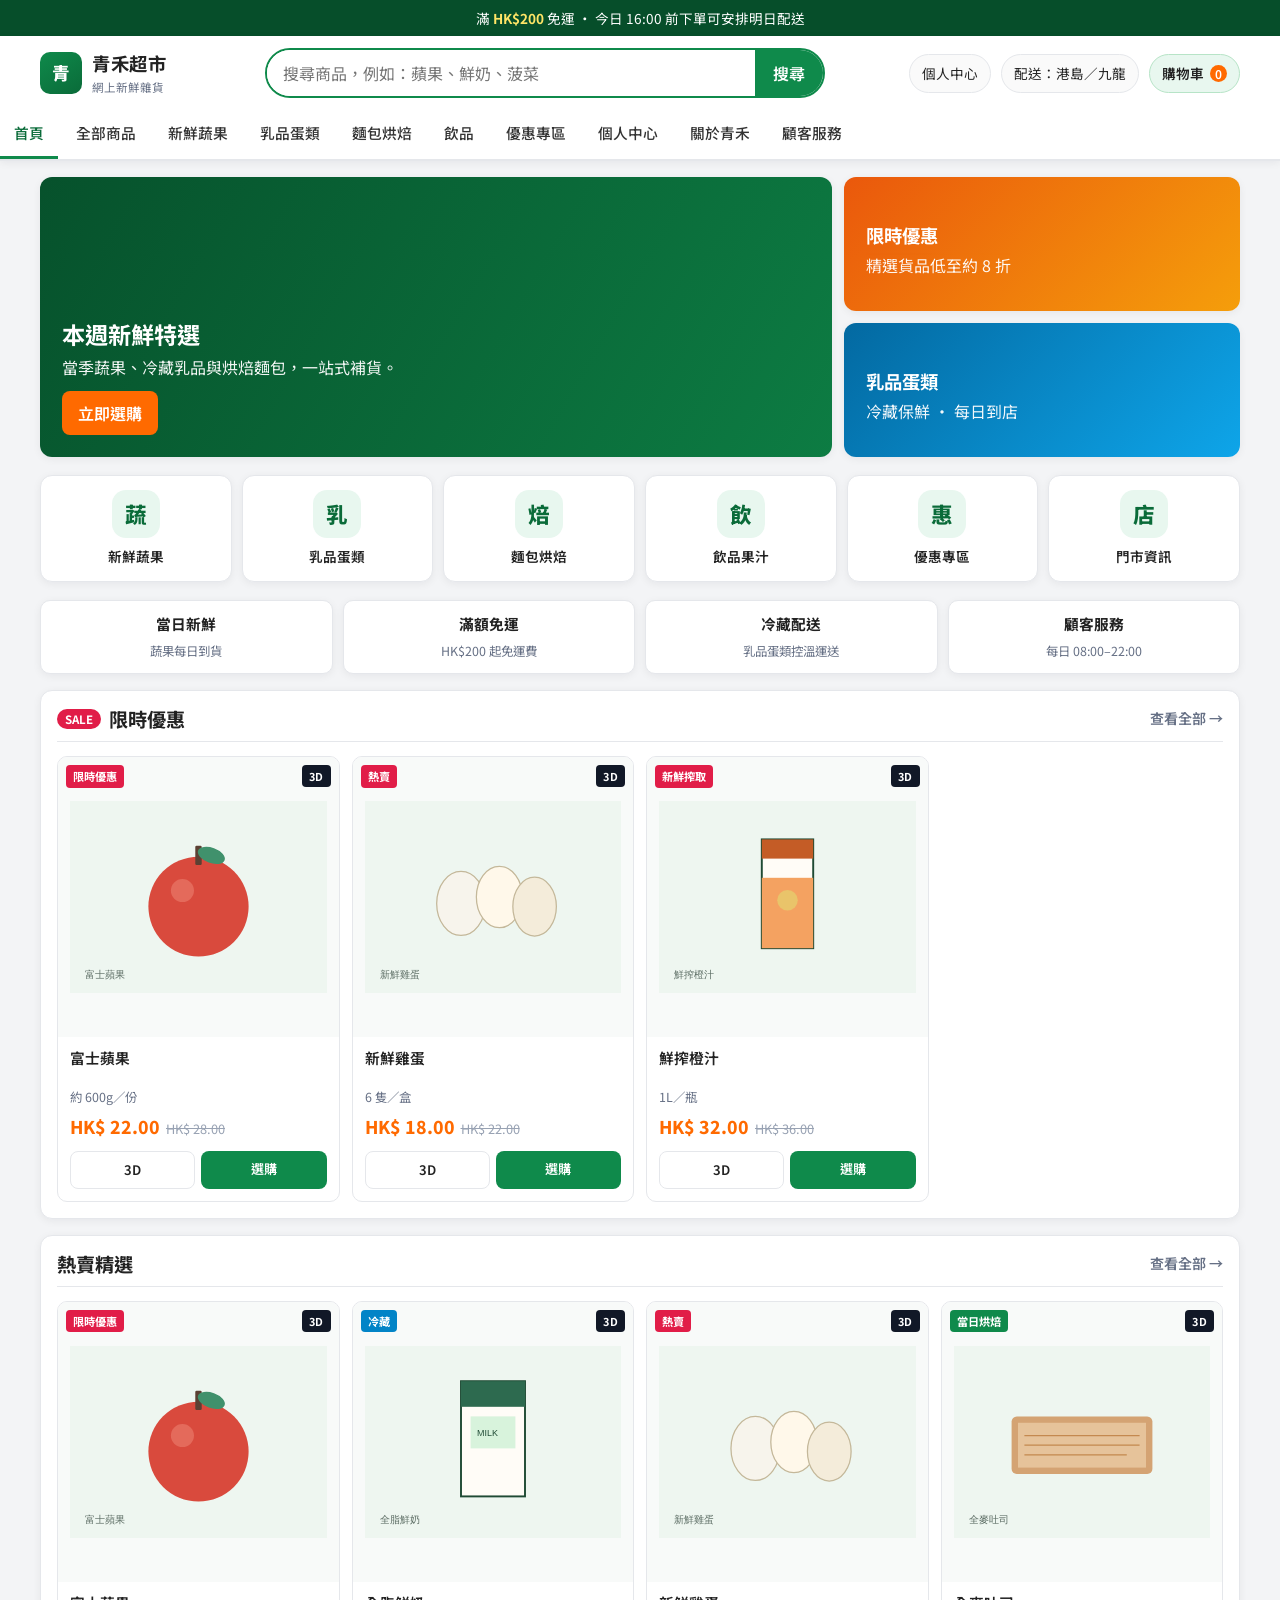
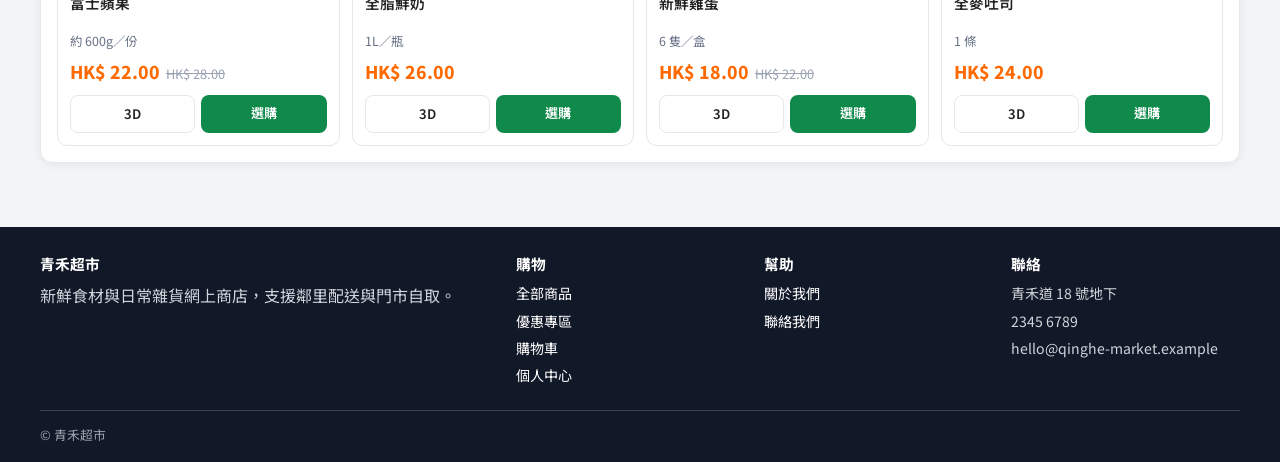
==== commit 16282cc4: "Add account center and simulated checkout payment flow Move profile editing to account.html with ord" ====
--- a/index.html
+++ b/index.html
@@ -26,6 +26,7 @@
       </form>
 
       <div class="header-actions">
+        <a class="loc-chip" href="account.html">個人中心</a>
         <span class="loc-chip" title="配送區域">配送：港島／九龍</span>
         <a class="cart-chip" href="cart.html">購物車 <span class="count" data-cart-count>0</span></a>
         <button type="button" class="menu-toggle" id="menu-toggle" aria-controls="cat-nav">分類</button>
@@ -41,6 +42,7 @@
         <li><a href="products.html?cat=bakery" data-cat="bakery">麵包烘焙</a></li>
         <li><a href="products.html?cat=drinks" data-cat="drinks">飲品</a></li>
         <li><a href="products.html?deals=1" data-cat="deals">優惠專區</a></li>
+        <li><a href="account.html">個人中心</a></li>
         <li><a href="about.html">關於青禾</a></li>
         <li><a href="contact.html">顧客服務</a></li>
       </ul>
@@ -137,6 +139,7 @@
           <li><a href="products.html">全部商品</a></li>
           <li><a href="products.html?deals=1">優惠專區</a></li>
           <li><a href="cart.html">購物車</a></li>
+          <li><a href="account.html">個人中心</a></li>
         </ul>
       </div>
       <div>
--- a/css/style.css
+++ b/css/style.css
@@ -542,6 +542,7 @@
   padding: 16px;
 }
 .product-media-stage {
+  position: relative;
   aspect-ratio: 1;
   border-radius: 10px;
   background: #f8faf9;
@@ -556,15 +557,61 @@
   object-fit: contain;
   padding: 8%;
 }
-.product-media-stage canvas,
-.product-media-stage model-viewer,
 .product-media-stage .model-host {
+  position: absolute;
+  inset: 0;
   width: 100%;
   height: 100%;
+  background: #111;
+}
+.product-media-stage .model-host iframe {
+  width: 100%;
+  height: 100%;
+  border: 0;
   display: block;
 }
-.product-media-stage[data-view="model"] img { display: none; }
-.media-tools.is-pending { display: none; }
+.product-media-stage[data-view="model"] > img { display: none; }
+.model-loading {
+  position: absolute;
+  z-index: 2;
+  left: 50%;
+  top: 50%;
+  transform: translate(-50%, -50%);
+  background: rgba(17, 24, 39, 0.78);
+  color: #fff;
+  font-size: 0.88rem;
+  padding: 10px 14px;
+  border-radius: 8px;
+  pointer-events: none;
+  max-width: 80%;
+  text-align: center;
+}
+.media-tools {
+  display: flex;
+  gap: 8px;
+  margin-top: 10px;
+}
+.media-tab.active {
+  background: var(--green-dark);
+}
+.model-credit {
+  margin: 8px 0 0;
+  line-height: 1.4;
+}
+.model-credit a { word-break: break-word; }
+.p-card .badge-3d {
+  position: absolute;
+  top: 8px;
+  right: 8px;
+  z-index: 2;
+  background: #111827;
+  color: #fff;
+  font-size: 0.68rem;
+  font-weight: 700;
+  padding: 3px 7px;
+  border-radius: 4px;
+  letter-spacing: 0.04em;
+}
 
 .pd-category {
   display: inline-block;
@@ -684,6 +731,125 @@
   font-size: 1.2rem;
   font-weight: 800;
   color: var(--orange);
+}
+
+/* Account */
+.account-layout {
+  display: grid;
+  grid-template-columns: 240px 1fr;
+  gap: 16px;
+  align-items: start;
+}
+.account-side { margin-bottom: 0; }
+.account-avatar {
+  width: 56px;
+  height: 56px;
+  border-radius: 16px;
+  background: linear-gradient(145deg, var(--green), var(--green-dark));
+  color: #fff;
+  display: grid;
+  place-items: center;
+  font-weight: 800;
+  font-size: 1.2rem;
+  margin-bottom: 10px;
+}
+.account-tabs {
+  display: grid;
+  gap: 6px;
+  margin-top: 14px;
+}
+.account-tab {
+  text-align: left;
+  border: 1px solid var(--line);
+  background: #fff;
+  border-radius: 8px;
+  padding: 10px 12px;
+  font: inherit;
+  cursor: pointer;
+}
+.account-tab.active {
+  background: var(--green-soft);
+  border-color: #86d3a8;
+  color: var(--green-dark);
+  font-weight: 700;
+}
+.account-main .account-panel { margin-bottom: 0; }
+.account-main .form-row input { max-width: none; }
+.order-card {
+  border: 1px solid var(--line);
+  border-radius: 10px;
+  padding: 12px;
+  margin-bottom: 10px;
+  background: #fafafa;
+}
+.order-head {
+  display: flex;
+  justify-content: space-between;
+  gap: 10px;
+  margin-bottom: 8px;
+}
+.order-status {
+  background: #ecfdf3;
+  color: #067647;
+  border: 1px solid #abefc6;
+  border-radius: 999px;
+  padding: 4px 10px;
+  font-size: 0.78rem;
+  font-weight: 700;
+  height: fit-content;
+}
+.order-card .total { color: var(--orange); font-weight: 800; margin: 0; }
+.activity-list {
+  list-style: none;
+  padding: 0;
+  margin: 0;
+}
+.activity-list li {
+  padding: 10px 0;
+  border-bottom: 1px solid var(--line);
+  font-size: 0.92rem;
+}
+
+/* Checkout */
+.checkout-layout {
+  display: grid;
+  grid-template-columns: 1.1fr 0.9fr;
+  gap: 16px;
+  align-items: start;
+}
+.profile-summary {
+  background: #f8faf9;
+  border: 1px solid var(--line);
+  border-radius: 8px;
+  padding: 12px;
+}
+.pay-methods {
+  display: grid;
+  gap: 8px;
+  margin-bottom: 14px;
+}
+.pay-card {
+  display: flex;
+  gap: 10px;
+  align-items: flex-start;
+  border: 1px solid var(--line);
+  border-radius: 10px;
+  padding: 12px;
+  background: #fff;
+  cursor: pointer;
+}
+.pay-card.is-active {
+  border-color: var(--green);
+  background: var(--green-soft);
+}
+.pay-card input { margin-top: 3px; }
+.card-fields .form-row input { max-width: none; }
+
+@media (max-width: 900px) {
+  .account-layout,
+  .checkout-layout {
+    grid-template-columns: 1fr;
+  }
 }
 
 /* Tables */
